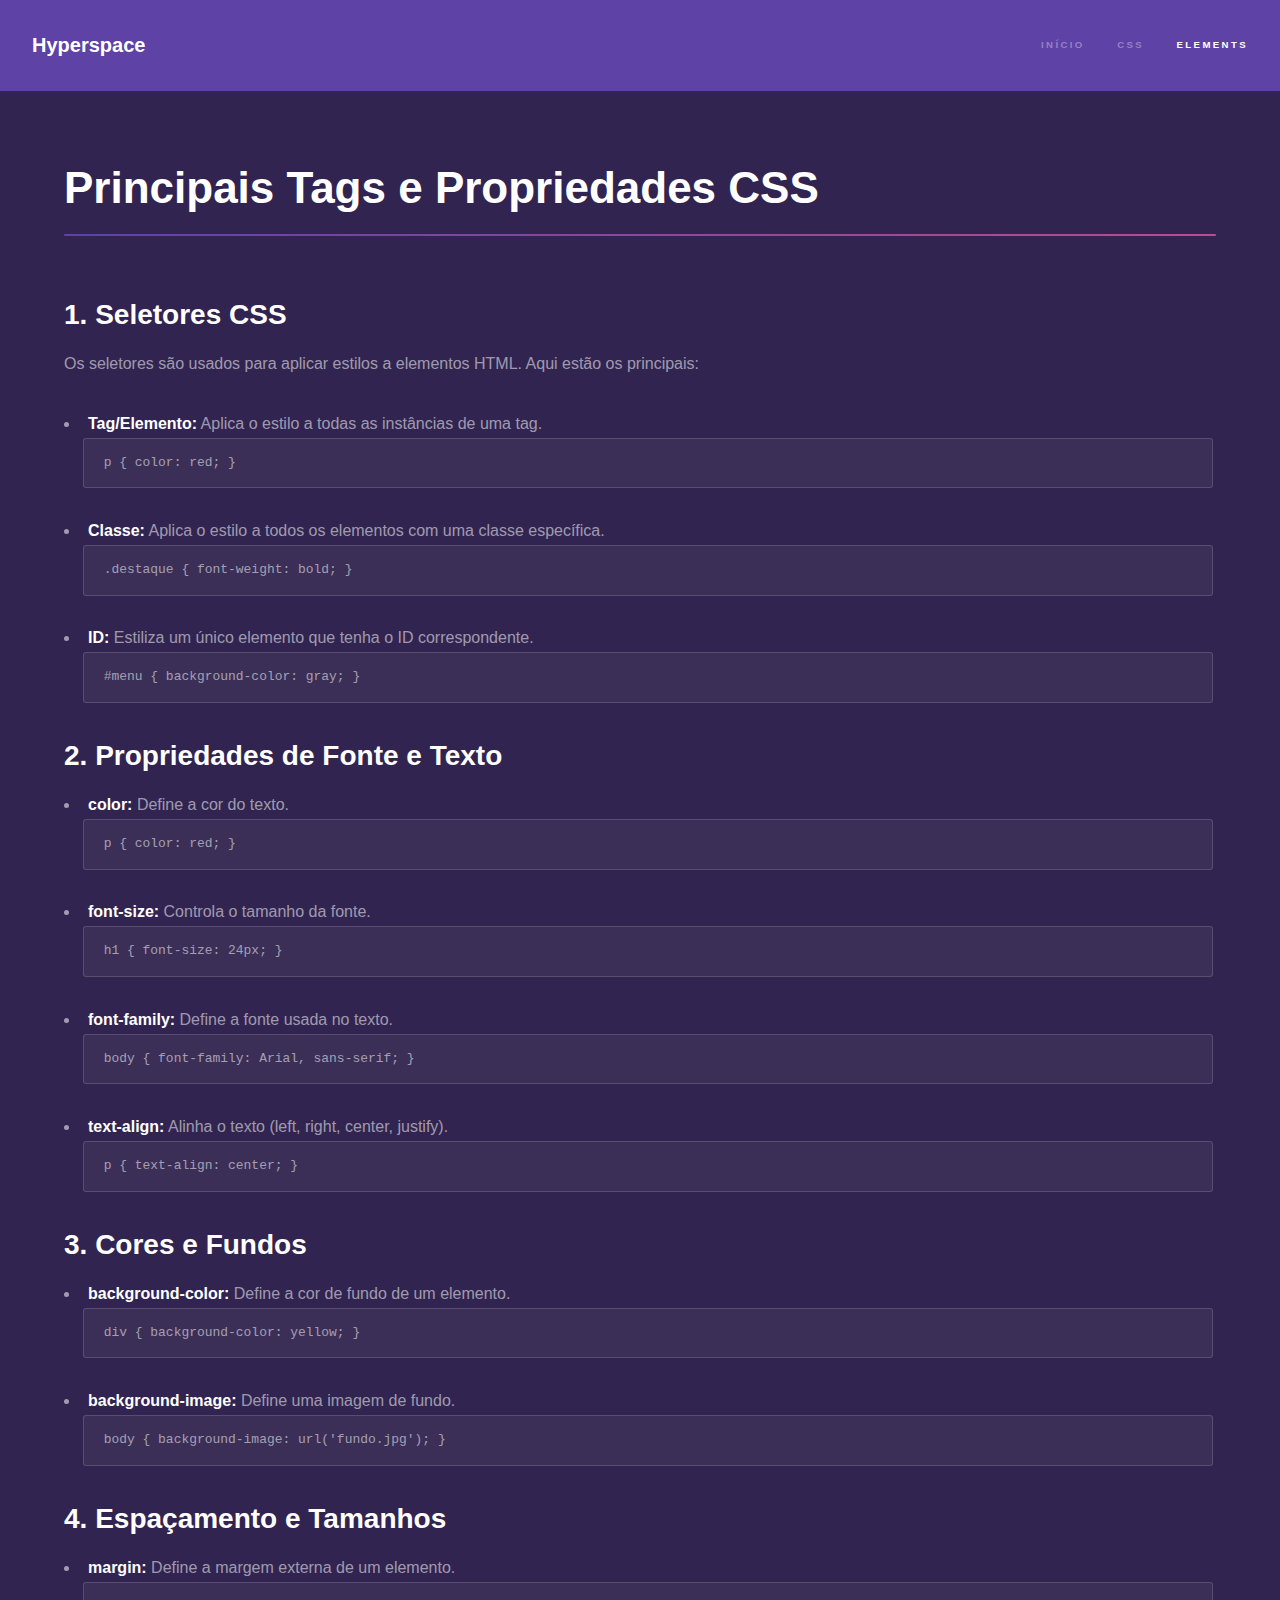
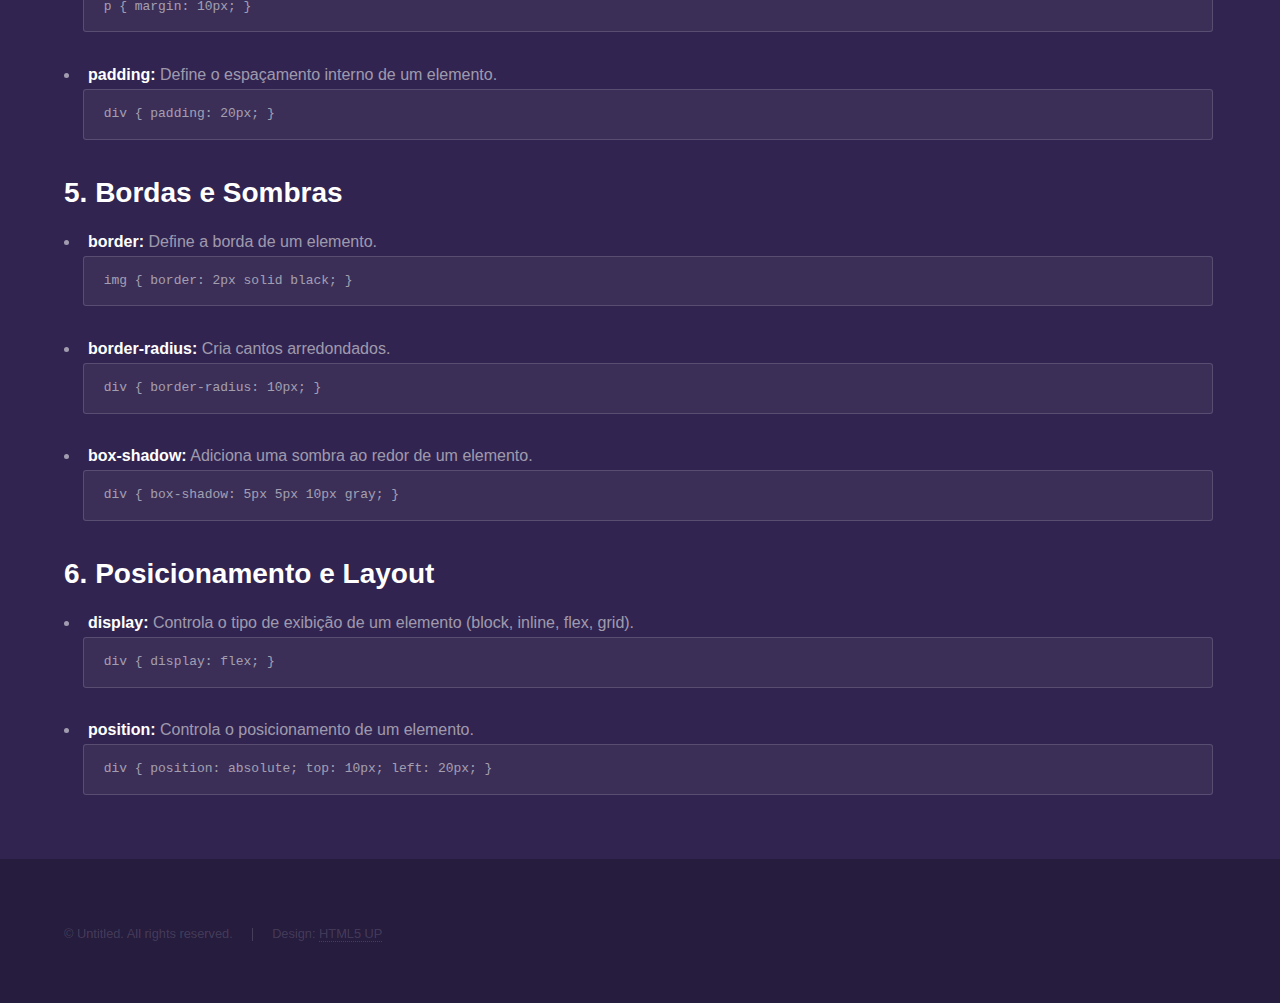
==== elementosCSS.html @ dd9fc8e4 "a" ====
<!DOCTYPE HTML>
<!--
	Hyperspace by HTML5 UP
	html5up.net | @ajlkn
	Free for personal and commercial use under the CCA 3.0 license (html5up.net/license)
-->
<html>
	<head>
		<title>Elements - Hyperspace by HTML5 UP</title>
		<meta charset="utf-8" />
		<meta name="viewport" content="width=device-width, initial-scale=1, user-scalable=no" />
		<link rel="stylesheet" href="assets/css/main.css" />
		<noscript><link rel="stylesheet" href="assets/css/noscript.css" /></noscript>
	</head>
	<body class="is-preload">

		<!-- Header -->
			<header id="header">
				<a href="index.html" class="title">Hyperspace</a>
				<nav>
					<ul>
						<li><a href="index.html">Início</a></li>
						<li><a href="PagCss.html">CSS</a></li>
						<li><a href="elements.html"  class="active">Elements</a></li>
					</ul>
				</nav>
			</header>

		<!-- Wrapper -->
			<div id="wrapper">

				<!-- Main -->
					<section id="main" class="wrapper">
						<div class="inner">
							<h1 class="major">Principais Tags e Propriedades CSS</h1>
                            <div id="principais-tags-css">
							
								<h2>1. Seletores CSS</h2>
								<p>
								  Os seletores são usados para aplicar estilos a elementos HTML. Aqui estão os principais:
								</p>
								<ul>
								  <li><strong>Tag/Elemento:</strong> Aplica o estilo a todas as instâncias de uma tag.</li>
								  <pre><code>p { color: red; }</code></pre>
							  
								  <li><strong>Classe:</strong> Aplica o estilo a todos os elementos com uma classe específica.</li>
								  <pre><code>.destaque { font-weight: bold; }</code></pre>
							  
								  <li><strong>ID:</strong> Estiliza um único elemento que tenha o ID correspondente.</li>
								  <pre><code>#menu { background-color: gray; }</code></pre>
								</ul>
								
								<h2>2. Propriedades de Fonte e Texto</h2>
								<ul>
								  <li><strong>color:</strong> Define a cor do texto.</li>
								  <pre><code>p { color: red; }</code></pre>
							  
								  <li><strong>font-size:</strong> Controla o tamanho da fonte.</li>
								  <pre><code>h1 { font-size: 24px; }</code></pre>
							  
								  <li><strong>font-family:</strong> Define a fonte usada no texto.</li>
								  <pre><code>body { font-family: Arial, sans-serif; }</code></pre>
							  
								  <li><strong>text-align:</strong> Alinha o texto (left, right, center, justify).</li>
								  <pre><code>p { text-align: center; }</code></pre>
								</ul>
							  
								<h2>3. Cores e Fundos</h2>
								<ul>
								  <li><strong>background-color:</strong> Define a cor de fundo de um elemento.</li>
								  <pre><code>div { background-color: yellow; }</code></pre>
							  
								  <li><strong>background-image:</strong> Define uma imagem de fundo.</li>
								  <pre><code>body { background-image: url('fundo.jpg'); }</code></pre>
								</ul>
							  
								<h2>4. Espaçamento e Tamanhos</h2>
								<ul>
								  <li><strong>margin:</strong> Define a margem externa de um elemento.</li>
								  <pre><code>p { margin: 10px; }</code></pre>
							  
								  <li><strong>padding:</strong> Define o espaçamento interno de um elemento.</li>
								  <pre><code>div { padding: 20px; }</code></pre>
								</ul>
							  
								<h2>5. Bordas e Sombras</h2>
								<ul>
								  <li><strong>border:</strong> Define a borda de um elemento.</li>
								  <pre><code>img { border: 2px solid black; }</code></pre>
							  
								  <li><strong>border-radius:</strong> Cria cantos arredondados.</li>
								  <pre><code>div { border-radius: 10px; }</code></pre>
							  
								  <li><strong>box-shadow:</strong> Adiciona uma sombra ao redor de um elemento.</li>
								  <pre><code>div { box-shadow: 5px 5px 10px gray; }</code></pre>
								</ul>
							  
								<h2>6. Posicionamento e Layout</h2>
								<ul>
								  <li><strong>display:</strong> Controla o tipo de exibição de um elemento (block, inline, flex, grid).</li>
								  <pre><code>div { display: flex; }</code></pre>
							  
								  <li><strong>position:</strong> Controla o posicionamento de um elemento.</li>
								  <pre><code>div { position: absolute; top: 10px; left: 20px; }</code></pre>
								</ul>
							  </div>
							  
						</div>
					</section>

			</div>

		<!-- Footer -->
			<footer id="footer" class="wrapper alt">
				<div class="inner">
					<ul class="menu">
						<li>&copy; Untitled. All rights reserved.</li><li>Design: <a href="http://html5up.net">HTML5 UP</a></li>
					</ul>
				</div>
			</footer>

		<!-- Scripts -->
			<script src="assets/js/jquery.min.js"></script>
			<script src="assets/js/jquery.scrollex.min.js"></script>
			<script src="assets/js/jquery.scrolly.min.js"></script>
			<script src="assets/js/browser.min.js"></script>
			<script src="assets/js/breakpoints.min.js"></script>
			<script src="assets/js/util.js"></script>
			<script src="assets/js/main.js"></script>

	</body>
</html>
---- assets/css/main.css ----
@import url(fontawesome-all.min.css);

/*
	Hyperspace by HTML5 UP
	html5up.net | @ajlkn
	Free for personal and commercial use under the CCA 3.0 license (html5up.net/license)
*/

html, body, div, span, applet, object,
iframe, h1, h2, h3, h4, h5, h6, p, blockquote,
pre, a, abbr, acronym, address, big, cite,
code, del, dfn, em, img, ins, kbd, q, s, samp,
small, strike, strong, sub, sup, tt, var, b,
u, i, center, dl, dt, dd, ol, ul, li, fieldset,
form, label, legend, table, caption, tbody,
tfoot, thead, tr, th, td, article, aside,
canvas, details, embed, figure, figcaption,
footer, header, hgroup, menu, nav, output, ruby,
section, summary, time, mark, audio, video {
	margin: 0;
	padding: 0;
	border: 0;
	font-size: 100%;
	font: inherit;
	vertical-align: baseline;}

article, aside, details, figcaption, figure,
footer, header, hgroup, menu, nav, section {
	display: block;}

body {
	line-height: 1;
}

ol, ul {
	list-style: none;
}

blockquote, q {
	quotes: none;
}

	blockquote:before, blockquote:after, q:before, q:after {
		content: '';
		content: none;
	}

table {
	border-collapse: collapse;
	border-spacing: 0;
}

body {
	-webkit-text-size-adjust: none;
}

mark {
	background-color: transparent;
	color: inherit;
}

input::-moz-focus-inner {
	border: 0;
	padding: 0;
}

input, select, textarea {
	-moz-appearance: none;
	-webkit-appearance: none;
	-ms-appearance: none;
	appearance: none;
}

/* Basic */

	@-ms-viewport {
		width: device-width;
	}

	body {
		-ms-overflow-style: scrollbar;
	}

	@media screen and (max-width: 480px) {

		html, body {
			min-width: 320px;
		}

	}

	html {
		box-sizing: border-box;
	}

	*, *:before, *:after {
		box-sizing: inherit;
	}

	body {
		background: #312450;
	}

		body.is-preload *, body.is-preload *:before, body.is-preload *:after {
			-moz-animation: none !important;
			-webkit-animation: none !important;
			-ms-animation: none !important;
			animation: none !important;
			-moz-transition: none !important;
			-webkit-transition: none !important;
			-ms-transition: none !important;
			transition: none !important;
		}

/* Type */

	body, input, select, textarea {
		color: rgba(255, 255, 255, 0.55);
		font-family: Arial, Helvetica, sans-serif;
		font-size: 16.5pt;
		font-weight: normal;
		line-height: 1.75;
	}

		@media screen and (max-width: 1680px) {

			body, input, select, textarea {
				font-size: 13pt;
			}

		}

		@media screen and (max-width: 1280px) {

			body, input, select, textarea {
				font-size: 12pt;
			}

		}

		@media screen and (max-width: 360px) {

			body, input, select, textarea {
				font-size: 11pt;
			}

		}

	a {
		-moz-transition: color 0.2s ease, border-bottom-color 0.2s ease;
		-webkit-transition: color 0.2s ease, border-bottom-color 0.2s ease;
		-ms-transition: color 0.2s ease, border-bottom-color 0.2s ease;
		transition: color 0.2s ease, border-bottom-color 0.2s ease;
		border-bottom: dotted 1px rgba(255, 255, 255, 0.35);
		color: inherit;
		text-decoration: none;
	}

		a:hover {
			border-bottom-color: transparent;
			color: #ffffff;
		}

	strong, b {
		color: #ffffff;
		font-weight: bold;
	}

	em, i {
		font-style: italic;
	}

	p {
		margin: 0 0 2em 0;
	}

	h1, h2, h3, h4, h5, h6 {
		color: #ffffff;
		font-weight: bold;
		line-height: 1.5;
		margin: 0 0 0.5em 0;
	}

		h1 a, h2 a, h3 a, h4 a, h5 a, h6 a {
			color: inherit;
			text-decoration: none;
		}

	h1 {
		font-size: 2.75em;
	}

		h1.major {
			margin: 0 0 1.3em 0;
			position: relative;
			padding-bottom: 0.35em;
		}

			h1.major:after {
				background-image: -moz-linear-gradient(to right, #5e42a6, #b74e91);
				background-image: -webkit-linear-gradient(to right, #5e42a6, #b74e91);
				background-image: -ms-linear-gradient(to right, #5e42a6, #b74e91);
				background-image: linear-gradient(to right, #5e42a6, #b74e91);
				-moz-transition: max-width 0.2s ease;
				-webkit-transition: max-width 0.2s ease;
				-ms-transition: max-width 0.2s ease;
				transition: max-width 0.2s ease;
				border-radius: 0.2em;
				bottom: 0;
				content: '';
				height: 0.05em;
				position: absolute;
				right: 0;
				width: 100%;
			}

	h2 {
		font-size: 1.75em;
	}

	h3 {
		font-size: 1.1em;
	}

	h4 {
		font-size: 1em;
	}

	h5 {
		font-size: 0.8em;
	}

	h6 {
		font-size: 0.6em;
	}

	@media screen and (max-width: 736px) {

		h1 {
			font-size: 2em;
		}

		h2 {
			font-size: 1.25em;
		}

		h3 {
			font-size: 1em;
		}

		h4 {
			font-size: 0.8em;
		}

		h5 {
			font-size: 0.6em;
		}

		h6 {
			font-size: 0.6em;
		}

	}

	sub {
		font-size: 0.8em;
		position: relative;
		top: 0.5em;
	}

	sup {
		font-size: 0.8em;
		position: relative;
		top: -0.5em;
	}

	blockquote {
		border-left: solid 4px rgba(255, 255, 255, 0.15);
		font-style: italic;
		margin: 0 0 2em 0;
		padding: 0.5em 0 0.5em 2em;
	}

	code {
		background: rgba(255, 255, 255, 0.05);
		border-radius: 0.25em;
		border: solid 1px rgba(255, 255, 255, 0.15);
		font-family: "Courier New", monospace;
		font-size: 0.9em;
		margin: 0 0.25em;
		padding: 0.25em 0.65em;
	}

	pre {
		-webkit-overflow-scrolling: touch;
		font-family: "Courier New", monospace;
		font-size: 0.9em;
		margin: 0 0 2em 0;
	}

		pre code {
			display: block;
			line-height: 1.75em;
			padding: 1em 1.5em;
			overflow-x: auto;
		}

	hr {
		border: 0;
		border-bottom: solid 1px rgba(255, 255, 255, 0.15);
		margin: 2em 0;
	}

		hr.major {
			margin: 3em 0;
		}

	.align-left {
		text-align: left;
	}

	.align-center {
		text-align: center;
	}

	.align-right {
		text-align: right;
	}

/* Row */

	.row {
		display: flex;
		flex-wrap: wrap;
		box-sizing: border-box;
		align-items: stretch;
	}

		.row > * {
			box-sizing: border-box;
		}

		.row.gtr-uniform > * > :last-child {
			margin-bottom: 0;
		}

		.row.aln-left {
			justify-content: flex-start;
		}

		.row.aln-center {
			justify-content: center;
		}

		.row.aln-right {
			justify-content: flex-end;
		}

		.row.aln-top {
			align-items: flex-start;
		}

		.row.aln-middle {
			align-items: center;
		}

		.row.aln-bottom {
			align-items: flex-end;
		}

		.row > .imp {
			order: -1;
		}

		.row > .col-1 {
			width: 8.33333%;
		}

		.row > .off-1 {
			margin-left: 8.33333%;
		}

		.row > .col-2 {
			width: 16.66667%;
		}

		.row > .off-2 {
			margin-left: 16.66667%;
		}

		.row > .col-3 {
			width: 25%;
		}

		.row > .off-3 {
			margin-left: 25%;
		}

		.row > .col-4 {
			width: 33.33333%;
		}

		.row > .off-4 {
			margin-left: 33.33333%;
		}

		.row > .col-5 {
			width: 41.66667%;
		}

		.row > .off-5 {
			margin-left: 41.66667%;
		}

		.row > .col-6 {
			width: 50%;
		}

		.row > .off-6 {
			margin-left: 50%;
		}

		.row > .col-7 {
			width: 58.33333%;
		}

		.row > .off-7 {
			margin-left: 58.33333%;
		}

		.row > .col-8 {
			width: 66.66667%;
		}

		.row > .off-8 {
			margin-left: 66.66667%;
		}

		.row > .col-9 {
			width: 75%;
		}

		.row > .off-9 {
			margin-left: 75%;
		}

		.row > .col-10 {
			width: 83.33333%;
		}

		.row > .off-10 {
			margin-left: 83.33333%;
		}

		.row > .col-11 {
			width: 91.66667%;
		}

		.row > .off-11 {
			margin-left: 91.66667%;
		}

		.row > .col-12 {
			width: 100%;
		}

		.row > .off-12 {
			margin-left: 100%;
		}

		.row.gtr-0 {
			margin-top: 0;
			margin-left: 0em;
		}

			.row.gtr-0 > * {
				padding: 0 0 0 0em;
			}

			.row.gtr-0.gtr-uniform {
				margin-top: 0em;
			}

				.row.gtr-0.gtr-uniform > * {
					padding-top: 0em;
				}

		.row.gtr-25 {
			margin-top: 0;
			margin-left: -0.375em;
		}

			.row.gtr-25 > * {
				padding: 0 0 0 0.375em;
			}

			.row.gtr-25.gtr-uniform {
				margin-top: -0.375em;
			}

				.row.gtr-25.gtr-uniform > * {
					padding-top: 0.375em;
				}

		.row.gtr-50 {
			margin-top: 0;
			margin-left: -0.75em;
		}

			.row.gtr-50 > * {
				padding: 0 0 0 0.75em;
			}

			.row.gtr-50.gtr-uniform {
				margin-top: -0.75em;
			}

				.row.gtr-50.gtr-uniform > * {
					padding-top: 0.75em;
				}

		.row {
			margin-top: 0;
			margin-left: -1.5em;
		}

			.row > * {
				padding: 0 0 0 1.5em;
			}

			.row.gtr-uniform {
				margin-top: -1.5em;
			}

				.row.gtr-uniform > * {
					padding-top: 1.5em;
				}

		.row.gtr-150 {
			margin-top: 0;
			margin-left: -2.25em;
		}

			.row.gtr-150 > * {
				padding: 0 0 0 2.25em;
			}

			.row.gtr-150.gtr-uniform {
				margin-top: -2.25em;
			}

				.row.gtr-150.gtr-uniform > * {
					padding-top: 2.25em;
				}

		.row.gtr-200 {
			margin-top: 0;
			margin-left: -3em;
		}

			.row.gtr-200 > * {
				padding: 0 0 0 3em;
			}

			.row.gtr-200.gtr-uniform {
				margin-top: -3em;
			}

				.row.gtr-200.gtr-uniform > * {
					padding-top: 3em;
				}

		@media screen and (max-width: 1680px) {

			.row {
				display: flex;
				flex-wrap: wrap;
				box-sizing: border-box;
				align-items: stretch;
			}

				.row > * {
					box-sizing: border-box;
				}

				.row.gtr-uniform > * > :last-child {
					margin-bottom: 0;
				}

				.row.aln-left {
					justify-content: flex-start;
				}

				.row.aln-center {
					justify-content: center;
				}

				.row.aln-right {
					justify-content: flex-end;
				}

				.row.aln-top {
					align-items: flex-start;
				}

				.row.aln-middle {
					align-items: center;
				}

				.row.aln-bottom {
					align-items: flex-end;
				}

				.row > .imp-xlarge {
					order: -1;
				}

				.row > .col-1-xlarge {
					width: 8.33333%;
				}

				.row > .off-1-xlarge {
					margin-left: 8.33333%;
				}

				.row > .col-2-xlarge {
					width: 16.66667%;
				}

				.row > .off-2-xlarge {
					margin-left: 16.66667%;
				}

				.row > .col-3-xlarge {
					width: 25%;
				}

				.row > .off-3-xlarge {
					margin-left: 25%;
				}

				.row > .col-4-xlarge {
					width: 33.33333%;
				}

				.row > .off-4-xlarge {
					margin-left: 33.33333%;
				}

				.row > .col-5-xlarge {
					width: 41.66667%;
				}

				.row > .off-5-xlarge {
					margin-left: 41.66667%;
				}

				.row > .col-6-xlarge {
					width: 50%;
				}

				.row > .off-6-xlarge {
					margin-left: 50%;
				}

				.row > .col-7-xlarge {
					width: 58.33333%;
				}

				.row > .off-7-xlarge {
					margin-left: 58.33333%;
				}

				.row > .col-8-xlarge {
					width: 66.66667%;
				}

				.row > .off-8-xlarge {
					margin-left: 66.66667%;
				}

				.row > .col-9-xlarge {
					width: 75%;
				}

				.row > .off-9-xlarge {
					margin-left: 75%;
				}

				.row > .col-10-xlarge {
					width: 83.33333%;
				}

				.row > .off-10-xlarge {
					margin-left: 83.33333%;
				}

				.row > .col-11-xlarge {
					width: 91.66667%;
				}

				.row > .off-11-xlarge {
					margin-left: 91.66667%;
				}

				.row > .col-12-xlarge {
					width: 100%;
				}

				.row > .off-12-xlarge {
					margin-left: 100%;
				}

				.row.gtr-0 {
					margin-top: 0;
					margin-left: 0em;
				}

					.row.gtr-0 > * {
						padding: 0 0 0 0em;
					}

					.row.gtr-0.gtr-uniform {
						margin-top: 0em;
					}

						.row.gtr-0.gtr-uniform > * {
							padding-top: 0em;
						}

				.row.gtr-25 {
					margin-top: 0;
					margin-left: -0.375em;
				}

					.row.gtr-25 > * {
						padding: 0 0 0 0.375em;
					}

					.row.gtr-25.gtr-uniform {
						margin-top: -0.375em;
					}

						.row.gtr-25.gtr-uniform > * {
							padding-top: 0.375em;
						}

				.row.gtr-50 {
					margin-top: 0;
					margin-left: -0.75em;
				}

					.row.gtr-50 > * {
						padding: 0 0 0 0.75em;
					}

					.row.gtr-50.gtr-uniform {
						margin-top: -0.75em;
					}

						.row.gtr-50.gtr-uniform > * {
							padding-top: 0.75em;
						}

				.row {
					margin-top: 0;
					margin-left: -1.5em;
				}

					.row > * {
						padding: 0 0 0 1.5em;
					}

					.row.gtr-uniform {
						margin-top: -1.5em;
					}

						.row.gtr-uniform > * {
							padding-top: 1.5em;
						}

				.row.gtr-150 {
					margin-top: 0;
					margin-left: -2.25em;
				}

					.row.gtr-150 > * {
						padding: 0 0 0 2.25em;
					}

					.row.gtr-150.gtr-uniform {
						margin-top: -2.25em;
					}

						.row.gtr-150.gtr-uniform > * {
							padding-top: 2.25em;
						}

				.row.gtr-200 {
					margin-top: 0;
					margin-left: -3em;
				}

					.row.gtr-200 > * {
						padding: 0 0 0 3em;
					}

					.row.gtr-200.gtr-uniform {
						margin-top: -3em;
					}

						.row.gtr-200.gtr-uniform > * {
							padding-top: 3em;
						}

		}

		@media screen and (max-width: 1280px) {

			.row {
				display: flex;
				flex-wrap: wrap;
				box-sizing: border-box;
				align-items: stretch;
			}

				.row > * {
					box-sizing: border-box;
				}

				.row.gtr-uniform > * > :last-child {
					margin-bottom: 0;
				}

				.row.aln-left {
					justify-content: flex-start;
				}

				.row.aln-center {
					justify-content: center;
				}

				.row.aln-right {
					justify-content: flex-end;
				}

				.row.aln-top {
					align-items: flex-start;
				}

				.row.aln-middle {
					align-items: center;
				}

				.row.aln-bottom {
					align-items: flex-end;
				}

				.row > .imp-large {
					order: -1;
				}

				.row > .col-1-large {
					width: 8.33333%;
				}

				.row > .off-1-large {
					margin-left: 8.33333%;
				}

				.row > .col-2-large {
					width: 16.66667%;
				}

				.row > .off-2-large {
					margin-left: 16.66667%;
				}

				.row > .col-3-large {
					width: 25%;
				}

				.row > .off-3-large {
					margin-left: 25%;
				}

				.row > .col-4-large {
					width: 33.33333%;
				}

				.row > .off-4-large {
					margin-left: 33.33333%;
				}

				.row > .col-5-large {
					width: 41.66667%;
				}

				.row > .off-5-large {
					margin-left: 41.66667%;
				}

				.row > .col-6-large {
					width: 50%;
				}

				.row > .off-6-large {
					margin-left: 50%;
				}

				.row > .col-7-large {
					width: 58.33333%;
				}

				.row > .off-7-large {
					margin-left: 58.33333%;
				}

				.row > .col-8-large {
					width: 66.66667%;
				}

				.row > .off-8-large {
					margin-left: 66.66667%;
				}

				.row > .col-9-large {
					width: 75%;
				}

				.row > .off-9-large {
					margin-left: 75%;
				}

				.row > .col-10-large {
					width: 83.33333%;
				}

				.row > .off-10-large {
					margin-left: 83.33333%;
				}

				.row > .col-11-large {
					width: 91.66667%;
				}

				.row > .off-11-large {
					margin-left: 91.66667%;
				}

				.row > .col-12-large {
					width: 100%;
				}

				.row > .off-12-large {
					margin-left: 100%;
				}

				.row.gtr-0 {
					margin-top: 0;
					margin-left: 0em;
				}

					.row.gtr-0 > * {
						padding: 0 0 0 0em;
					}

					.row.gtr-0.gtr-uniform {
						margin-top: 0em;
					}

						.row.gtr-0.gtr-uniform > * {
							padding-top: 0em;
						}

				.row.gtr-25 {
					margin-top: 0;
					margin-left: -0.375em;
				}

					.row.gtr-25 > * {
						padding: 0 0 0 0.375em;
					}

					.row.gtr-25.gtr-uniform {
						margin-top: -0.375em;
					}

						.row.gtr-25.gtr-uniform > * {
							padding-top: 0.375em;
						}

				.row.gtr-50 {
					margin-top: 0;
					margin-left: -0.75em;
				}

					.row.gtr-50 > * {
						padding: 0 0 0 0.75em;
					}

					.row.gtr-50.gtr-uniform {
						margin-top: -0.75em;
					}

						.row.gtr-50.gtr-uniform > * {
							padding-top: 0.75em;
						}

				.row {
					margin-top: 0;
					margin-left: -1.5em;
				}

					.row > * {
						padding: 0 0 0 1.5em;
					}

					.row.gtr-uniform {
						margin-top: -1.5em;
					}

						.row.gtr-uniform > * {
							padding-top: 1.5em;
						}

				.row.gtr-150 {
					margin-top: 0;
					margin-left: -2.25em;
				}

					.row.gtr-150 > * {
						padding: 0 0 0 2.25em;
					}

					.row.gtr-150.gtr-uniform {
						margin-top: -2.25em;
					}

						.row.gtr-150.gtr-uniform > * {
							padding-top: 2.25em;
						}

				.row.gtr-200 {
					margin-top: 0;
					margin-left: -3em;
				}

					.row.gtr-200 > * {
						padding: 0 0 0 3em;
					}

					.row.gtr-200.gtr-uniform {
						margin-top: -3em;
					}

						.row.gtr-200.gtr-uniform > * {
							padding-top: 3em;
						}

		}

		@media screen and (max-width: 980px) {

			.row {
				display: flex;
				flex-wrap: wrap;
				box-sizing: border-box;
				align-items: stretch;
			}

				.row > * {
					box-sizing: border-box;
				}

				.row.gtr-uniform > * > :last-child {
					margin-bottom: 0;
				}

				.row.aln-left {
					justify-content: flex-start;
				}

				.row.aln-center {
					justify-content: center;
				}

				.row.aln-right {
					justify-content: flex-end;
				}

				.row.aln-top {
					align-items: flex-start;
				}

				.row.aln-middle {
					align-items: center;
				}

				.row.aln-bottom {
					align-items: flex-end;
				}

				.row > .imp-medium {
					order: -1;
				}

				.row > .col-1-medium {
					width: 8.33333%;
				}

				.row > .off-1-medium {
					margin-left: 8.33333%;
				}

				.row > .col-2-medium {
					width: 16.66667%;
				}

				.row > .off-2-medium {
					margin-left: 16.66667%;
				}

				.row > .col-3-medium {
					width: 25%;
				}

				.row > .off-3-medium {
					margin-left: 25%;
				}

				.row > .col-4-medium {
					width: 33.33333%;
				}

				.row > .off-4-medium {
					margin-left: 33.33333%;
				}

				.row > .col-5-medium {
					width: 41.66667%;
				}

				.row > .off-5-medium {
					margin-left: 41.66667%;
				}

				.row > .col-6-medium {
					width: 50%;
				}

				.row > .off-6-medium {
					margin-left: 50%;
				}

				.row > .col-7-medium {
					width: 58.33333%;
				}

				.row > .off-7-medium {
					margin-left: 58.33333%;
				}

				.row > .col-8-medium {
					width: 66.66667%;
				}

				.row > .off-8-medium {
					margin-left: 66.66667%;
				}

				.row > .col-9-medium {
					width: 75%;
				}

				.row > .off-9-medium {
					margin-left: 75%;
				}

				.row > .col-10-medium {
					width: 83.33333%;
				}

				.row > .off-10-medium {
					margin-left: 83.33333%;
				}

				.row > .col-11-medium {
					width: 91.66667%;
				}

				.row > .off-11-medium {
					margin-left: 91.66667%;
				}

				.row > .col-12-medium {
					width: 100%;
				}

				.row > .off-12-medium {
					margin-left: 100%;
				}

				.row.gtr-0 {
					margin-top: 0;
					margin-left: 0em;
				}

					.row.gtr-0 > * {
						padding: 0 0 0 0em;
					}

					.row.gtr-0.gtr-uniform {
						margin-top: 0em;
					}

						.row.gtr-0.gtr-uniform > * {
							padding-top: 0em;
						}

				.row.gtr-25 {
					margin-top: 0;
					margin-left: -0.375em;
				}

					.row.gtr-25 > * {
						padding: 0 0 0 0.375em;
					}

					.row.gtr-25.gtr-uniform {
						margin-top: -0.375em;
					}

						.row.gtr-25.gtr-uniform > * {
							padding-top: 0.375em;
						}

				.row.gtr-50 {
					margin-top: 0;
					margin-left: -0.75em;
				}

					.row.gtr-50 > * {
						padding: 0 0 0 0.75em;
					}

					.row.gtr-50.gtr-uniform {
						margin-top: -0.75em;
					}

						.row.gtr-50.gtr-uniform > * {
							padding-top: 0.75em;
						}

				.row {
					margin-top: 0;
					margin-left: -1.5em;
				}

					.row > * {
						padding: 0 0 0 1.5em;
					}

					.row.gtr-uniform {
						margin-top: -1.5em;
					}

						.row.gtr-uniform > * {
							padding-top: 1.5em;
						}

				.row.gtr-150 {
					margin-top: 0;
					margin-left: -2.25em;
				}

					.row.gtr-150 > * {
						padding: 0 0 0 2.25em;
					}

					.row.gtr-150.gtr-uniform {
						margin-top: -2.25em;
					}

						.row.gtr-150.gtr-uniform > * {
							padding-top: 2.25em;
						}

				.row.gtr-200 {
					margin-top: 0;
					margin-left: -3em;
				}

					.row.gtr-200 > * {
						padding: 0 0 0 3em;
					}

					.row.gtr-200.gtr-uniform {
						margin-top: -3em;
					}

						.row.gtr-200.gtr-uniform > * {
							padding-top: 3em;
						}

		}

		@media screen and (max-width: 736px) {

			.row {
				display: flex;
				flex-wrap: wrap;
				box-sizing: border-box;
				align-items: stretch;
			}

				.row > * {
					box-sizing: border-box;
				}

				.row.gtr-uniform > * > :last-child {
					margin-bottom: 0;
				}

				.row.aln-left {
					justify-content: flex-start;
				}

				.row.aln-center {
					justify-content: center;
				}

				.row.aln-right {
					justify-content: flex-end;
				}

				.row.aln-top {
					align-items: flex-start;
				}

				.row.aln-middle {
					align-items: center;
				}

				.row.aln-bottom {
					align-items: flex-end;
				}

				.row > .imp-small {
					order: -1;
				}

				.row > .col-1-small {
					width: 8.33333%;
				}

				.row > .off-1-small {
					margin-left: 8.33333%;
				}

				.row > .col-2-small {
					width: 16.66667%;
				}

				.row > .off-2-small {
					margin-left: 16.66667%;
				}

				.row > .col-3-small {
					width: 25%;
				}

				.row > .off-3-small {
					margin-left: 25%;
				}

				.row > .col-4-small {
					width: 33.33333%;
				}

				.row > .off-4-small {
					margin-left: 33.33333%;
				}

				.row > .col-5-small {
					width: 41.66667%;
				}

				.row > .off-5-small {
					margin-left: 41.66667%;
				}

				.row > .col-6-small {
					width: 50%;
				}

				.row > .off-6-small {
					margin-left: 50%;
				}

				.row > .col-7-small {
					width: 58.33333%;
				}

				.row > .off-7-small {
					margin-left: 58.33333%;
				}

				.row > .col-8-small {
					width: 66.66667%;
				}

				.row > .off-8-small {
					margin-left: 66.66667%;
				}

				.row > .col-9-small {
					width: 75%;
				}

				.row > .off-9-small {
					margin-left: 75%;
				}

				.row > .col-10-small {
					width: 83.33333%;
				}

				.row > .off-10-small {
					margin-left: 83.33333%;
				}

				.row > .col-11-small {
					width: 91.66667%;
				}

				.row > .off-11-small {
					margin-left: 91.66667%;
				}

				.row > .col-12-small {
					width: 100%;
				}

				.row > .off-12-small {
					margin-left: 100%;
				}

				.row.gtr-0 {
					margin-top: 0;
					margin-left: 0em;
				}

					.row.gtr-0 > * {
						padding: 0 0 0 0em;
					}

					.row.gtr-0.gtr-uniform {
						margin-top: 0em;
					}

						.row.gtr-0.gtr-uniform > * {
							padding-top: 0em;
						}

				.row.gtr-25 {
					margin-top: 0;
					margin-left: -0.375em;
				}

					.row.gtr-25 > * {
						padding: 0 0 0 0.375em;
					}

					.row.gtr-25.gtr-uniform {
						margin-top: -0.375em;
					}

						.row.gtr-25.gtr-uniform > * {
							padding-top: 0.375em;
						}

				.row.gtr-50 {
					margin-top: 0;
					margin-left: -0.75em;
				}

					.row.gtr-50 > * {
						padding: 0 0 0 0.75em;
					}

					.row.gtr-50.gtr-uniform {
						margin-top: -0.75em;
					}

						.row.gtr-50.gtr-uniform > * {
							padding-top: 0.75em;
						}

				.row {
					margin-top: 0;
					margin-left: -1.5em;
				}

					.row > * {
						padding: 0 0 0 1.5em;
					}

					.row.gtr-uniform {
						margin-top: -1.5em;
					}

						.row.gtr-uniform > * {
							padding-top: 1.5em;
						}

				.row.gtr-150 {
					margin-top: 0;
					margin-left: -2.25em;
				}

					.row.gtr-150 > * {
						padding: 0 0 0 2.25em;
					}

					.row.gtr-150.gtr-uniform {
						margin-top: -2.25em;
					}

						.row.gtr-150.gtr-uniform > * {
							padding-top: 2.25em;
						}

				.row.gtr-200 {
					margin-top: 0;
					margin-left: -3em;
				}

					.row.gtr-200 > * {
						padding: 0 0 0 3em;
					}

					.row.gtr-200.gtr-uniform {
						margin-top: -3em;
					}

						.row.gtr-200.gtr-uniform > * {
							padding-top: 3em;
						}

		}

		@media screen and (max-width: 480px) {

			.row {
				display: flex;
				flex-wrap: wrap;
				box-sizing: border-box;
				align-items: stretch;
			}

				.row > * {
					box-sizing: border-box;
				}

				.row.gtr-uniform > * > :last-child {
					margin-bottom: 0;
				}

				.row.aln-left {
					justify-content: flex-start;
				}

				.row.aln-center {
					justify-content: center;
				}

				.row.aln-right {
					justify-content: flex-end;
				}

				.row.aln-top {
					align-items: flex-start;
				}

				.row.aln-middle {
					align-items: center;
				}

				.row.aln-bottom {
					align-items: flex-end;
				}

				.row > .imp-xsmall {
					order: -1;
				}

				.row > .col-1-xsmall {
					width: 8.33333%;
				}

				.row > .off-1-xsmall {
					margin-left: 8.33333%;
				}

				.row > .col-2-xsmall {
					width: 16.66667%;
				}

				.row > .off-2-xsmall {
					margin-left: 16.66667%;
				}

				.row > .col-3-xsmall {
					width: 25%;
				}

				.row > .off-3-xsmall {
					margin-left: 25%;
				}

				.row > .col-4-xsmall {
					width: 33.33333%;
				}

				.row > .off-4-xsmall {
					margin-left: 33.33333%;
				}

				.row > .col-5-xsmall {
					width: 41.66667%;
				}

				.row > .off-5-xsmall {
					margin-left: 41.66667%;
				}

				.row > .col-6-xsmall {
					width: 50%;
				}

				.row > .off-6-xsmall {
					margin-left: 50%;
				}

				.row > .col-7-xsmall {
					width: 58.33333%;
				}

				.row > .off-7-xsmall {
					margin-left: 58.33333%;
				}

				.row > .col-8-xsmall {
					width: 66.66667%;
				}

				.row > .off-8-xsmall {
					margin-left: 66.66667%;
				}

				.row > .col-9-xsmall {
					width: 75%;
				}

				.row > .off-9-xsmall {
					margin-left: 75%;
				}

				.row > .col-10-xsmall {
					width: 83.33333%;
				}

				.row > .off-10-xsmall {
					margin-left: 83.33333%;
				}

				.row > .col-11-xsmall {
					width: 91.66667%;
				}

				.row > .off-11-xsmall {
					margin-left: 91.66667%;
				}

				.row > .col-12-xsmall {
					width: 100%;
				}

				.row > .off-12-xsmall {
					margin-left: 100%;
				}

				.row.gtr-0 {
					margin-top: 0;
					margin-left: 0em;
				}

					.row.gtr-0 > * {
						padding: 0 0 0 0em;
					}

					.row.gtr-0.gtr-uniform {
						margin-top: 0em;
					}

						.row.gtr-0.gtr-uniform > * {
							padding-top: 0em;
						}

				.row.gtr-25 {
					margin-top: 0;
					margin-left: -0.375em;
				}

					.row.gtr-25 > * {
						padding: 0 0 0 0.375em;
					}

					.row.gtr-25.gtr-uniform {
						margin-top: -0.375em;
					}

						.row.gtr-25.gtr-uniform > * {
							padding-top: 0.375em;
						}

				.row.gtr-50 {
					margin-top: 0;
					margin-left: -0.75em;
				}

					.row.gtr-50 > * {
						padding: 0 0 0 0.75em;
					}

					.row.gtr-50.gtr-uniform {
						margin-top: -0.75em;
					}

						.row.gtr-50.gtr-uniform > * {
							padding-top: 0.75em;
						}

				.row {
					margin-top: 0;
					margin-left: -1.5em;
				}

					.row > * {
						padding: 0 0 0 1.5em;
					}

					.row.gtr-uniform {
						margin-top: -1.5em;
					}

						.row.gtr-uniform > * {
							padding-top: 1.5em;
						}

				.row.gtr-150 {
					margin-top: 0;
					margin-left: -2.25em;
				}

					.row.gtr-150 > * {
						padding: 0 0 0 2.25em;
					}

					.row.gtr-150.gtr-uniform {
						margin-top: -2.25em;
					}

						.row.gtr-150.gtr-uniform > * {
							padding-top: 2.25em;
						}

				.row.gtr-200 {
					margin-top: 0;
					margin-left: -3em;
				}

					.row.gtr-200 > * {
						padding: 0 0 0 3em;
					}

					.row.gtr-200.gtr-uniform {
						margin-top: -3em;
					}

						.row.gtr-200.gtr-uniform > * {
							padding-top: 3em;
						}

		}

/* Box */

	.box {
		border-radius: 0.25em;
		border: solid 1px rgba(255, 255, 255, 0.15);
		margin-bottom: 2em;
		padding: 1.5em;
	}

		.box > :last-child,
		.box > :last-child > :last-child,
		.box > :last-child > :last-child > :last-child {
			margin-bottom: 0;
		}

		.box.alt {
			border: 0;
			border-radius: 0;
			padding: 0;
		}

/* Button */

	input[type="submit"],
	input[type="reset"],
	input[type="button"],
	button,
	.button {
		-moz-appearance: none;
		-webkit-appearance: none;
		-ms-appearance: none;
		appearance: none;
		-moz-transition: border-color 0.2s ease;
		-webkit-transition: border-color 0.2s ease;
		-ms-transition: border-color 0.2s ease;
		transition: border-color 0.2s ease;
		background-color: transparent;
		border: solid 1px !important;
		border-color: rgba(255, 255, 255, 0.15) !important;
		border-radius: 3em;
		color: #ffffff !important;
		cursor: pointer;
		display: inline-block;
		font-size: 0.6em;
		font-weight: bold;
		height: calc(4.75em + 2px);
		letter-spacing: 0.25em;
		line-height: 4.75em;
		outline: 0;
		padding: 0 3.75em;
		position: relative;
		text-align: center;
		text-decoration: none;
		text-transform: uppercase;
		white-space: nowrap;
	}

		input[type="submit"]:after,
		input[type="reset"]:after,
		input[type="button"]:after,
		button:after,
		.button:after {
			-moz-transform: scale(0.25);
			-webkit-transform: scale(0.25);
			-ms-transform: scale(0.25);
			transform: scale(0.25);
			pointer-events: none;
			-moz-transition: opacity 0.2s ease, -moz-transform 0.2s ease;
			-webkit-transition: opacity 0.2s ease, -webkit-transform 0.2s ease;
			-ms-transition: opacity 0.2s ease, -ms-transform 0.2s ease;
			transition: opacity 0.2s ease, transform 0.2s ease;
			background: #ffffff;
			border-radius: 3em;
			content: '';
			height: 100%;
			left: 0;
			opacity: 0;
			position: absolute;
			top: 0;
			width: 100%;
		}

		input[type="submit"].icon:before,
		input[type="reset"].icon:before,
		input[type="button"].icon:before,
		button.icon:before,
		.button.icon:before {
			margin-right: 0.75em;
		}

		input[type="submit"].fit,
		input[type="reset"].fit,
		input[type="button"].fit,
		button.fit,
		.button.fit {
			width: 100%;
		}

		input[type="submit"].small,
		input[type="reset"].small,
		input[type="button"].small,
		button.small,
		.button.small {
			font-size: 0.4em;
		}

		input[type="submit"].large,
		input[type="reset"].large,
		input[type="button"].large,
		button.large,
		.button.large {
			font-size: 0.8em;
		}

		input[type="submit"].primary,
		input[type="reset"].primary,
		input[type="button"].primary,
		button.primary,
		.button.primary {
			background-color: #ffffff;
			color: #312450 !important;
		}

			input[type="submit"].primary:after,
			input[type="reset"].primary:after,
			input[type="button"].primary:after,
			button.primary:after,
			.button.primary:after {
				display: none;
			}

		input[type="submit"].disabled, input[type="submit"]:disabled,
		input[type="reset"].disabled,
		input[type="reset"]:disabled,
		input[type="button"].disabled,
		input[type="button"]:disabled,
		button.disabled,
		button:disabled,
		.button.disabled,
		.button:disabled {
			cursor: default;
			opacity: 0.5;
			pointer-events: none;
		}

		input[type="submit"]:hover,
		input[type="reset"]:hover,
		input[type="button"]:hover,
		button:hover,
		.button:hover {
			border-color: rgba(255, 255, 255, 0.55) !important;
		}

			input[type="submit"]:hover:after,
			input[type="reset"]:hover:after,
			input[type="button"]:hover:after,
			button:hover:after,
			.button:hover:after {
				opacity: 0.05;
				-moz-transform: scale(1);
				-webkit-transform: scale(1);
				-ms-transform: scale(1);
				transform: scale(1);
			}

			input[type="submit"]:hover:active,
			input[type="reset"]:hover:active,
			input[type="button"]:hover:active,
			button:hover:active,
			.button:hover:active {
				border-color: #ffffff !important;
			}

				input[type="submit"]:hover:active:after,
				input[type="reset"]:hover:active:after,
				input[type="button"]:hover:active:after,
				button:hover:active:after,
				.button:hover:active:after {
					opacity: 0.1;
				}

/* Features */

	.features {
		display: -moz-flex;
		display: -webkit-flex;
		display: -ms-flex;
		display: flex;
		-moz-flex-wrap: wrap;
		-webkit-flex-wrap: wrap;
		-ms-flex-wrap: wrap;
		flex-wrap: wrap;
		border-radius: 0.25em;
		border: solid 1px rgba(255, 255, 255, 0.15);
		background: rgba(255, 255, 255, 0.05);
		margin: 0 0 2em 0;
	}

		.features section {
			padding: 3.5em 3em 1em 7em ;
			width: 50%;
			border-top: solid 1px rgba(255, 255, 255, 0.15);
			position: relative;
		}

			.features section:nth-child(-n + 2) {
				border-top-width: 0;
			}

			.features section:nth-child(2n) {
				border-left: solid 1px rgba(255, 255, 255, 0.15);
			}

			.features section .icon {
				-moz-transition: opacity 0.5s ease, -moz-transform 0.5s ease;
				-webkit-transition: opacity 0.5s ease, -webkit-transform 0.5s ease;
				-ms-transition: opacity 0.5s ease, -ms-transform 0.5s ease;
				transition: opacity 0.5s ease, transform 0.5s ease;
				-moz-transition-delay: 1s;
				-webkit-transition-delay: 1s;
				-ms-transition-delay: 1s;
				transition-delay: 1s;
				-moz-transform: scale(1);
				-webkit-transform: scale(1);
				-ms-transform: scale(1);
				transform: scale(1);
				position: absolute;
				left: 3em;
				top: 3em;
				opacity: 1;
			}

			.features section:nth-child(1) .icon {
				-moz-transition-delay: 0.15s;
				-webkit-transition-delay: 0.15s;
				-ms-transition-delay: 0.15s;
				transition-delay: 0.15s;
			}

			.features section:nth-child(2) .icon {
				-moz-transition-delay: 0.3s;
				-webkit-transition-delay: 0.3s;
				-ms-transition-delay: 0.3s;
				transition-delay: 0.3s;
			}

			.features section:nth-child(3) .icon {
				-moz-transition-delay: 0.45s;
				-webkit-transition-delay: 0.45s;
				-ms-transition-delay: 0.45s;
				transition-delay: 0.45s;
			}

			.features section:nth-child(4) .icon {
				-moz-transition-delay: 0.6s;
				-webkit-transition-delay: 0.6s;
				-ms-transition-delay: 0.6s;
				transition-delay: 0.6s;
			}

			.features section:nth-child(5) .icon {
				-moz-transition-delay: 0.75s;
				-webkit-transition-delay: 0.75s;
				-ms-transition-delay: 0.75s;
				transition-delay: 0.75s;
			}

			.features section:nth-child(6) .icon {
				-moz-transition-delay: 0.9s;
				-webkit-transition-delay: 0.9s;
				-ms-transition-delay: 0.9s;
				transition-delay: 0.9s;
			}

			.features section:nth-child(7) .icon {
				-moz-transition-delay: 1.05s;
				-webkit-transition-delay: 1.05s;
				-ms-transition-delay: 1.05s;
				transition-delay: 1.05s;
			}

			.features section:nth-child(8) .icon {
				-moz-transition-delay: 1.2s;
				-webkit-transition-delay: 1.2s;
				-ms-transition-delay: 1.2s;
				transition-delay: 1.2s;
			}

			.features section:nth-child(9) .icon {
				-moz-transition-delay: 1.35s;
				-webkit-transition-delay: 1.35s;
				-ms-transition-delay: 1.35s;
				transition-delay: 1.35s;
			}

			.features section:nth-child(10) .icon {
				-moz-transition-delay: 1.5s;
				-webkit-transition-delay: 1.5s;
				-ms-transition-delay: 1.5s;
				transition-delay: 1.5s;
			}

			.features section:nth-child(11) .icon {
				-moz-transition-delay: 1.65s;
				-webkit-transition-delay: 1.65s;
				-ms-transition-delay: 1.65s;
				transition-delay: 1.65s;
			}

			.features section:nth-child(12) .icon {
				-moz-transition-delay: 1.8s;
				-webkit-transition-delay: 1.8s;
				-ms-transition-delay: 1.8s;
				transition-delay: 1.8s;
			}

			.features section:nth-child(13) .icon {
				-moz-transition-delay: 1.95s;
				-webkit-transition-delay: 1.95s;
				-ms-transition-delay: 1.95s;
				transition-delay: 1.95s;
			}

			.features section:nth-child(14) .icon {
				-moz-transition-delay: 2.1s;
				-webkit-transition-delay: 2.1s;
				-ms-transition-delay: 2.1s;
				transition-delay: 2.1s;
			}

			.features section:nth-child(15) .icon {
				-moz-transition-delay: 2.25s;
				-webkit-transition-delay: 2.25s;
				-ms-transition-delay: 2.25s;
				transition-delay: 2.25s;
			}

			.features section:nth-child(16) .icon {
				-moz-transition-delay: 2.4s;
				-webkit-transition-delay: 2.4s;
				-ms-transition-delay: 2.4s;
				transition-delay: 2.4s;
			}

			.features section:nth-child(17) .icon {
				-moz-transition-delay: 2.55s;
				-webkit-transition-delay: 2.55s;
				-ms-transition-delay: 2.55s;
				transition-delay: 2.55s;
			}

			.features section:nth-child(18) .icon {
				-moz-transition-delay: 2.7s;
				-webkit-transition-delay: 2.7s;
				-ms-transition-delay: 2.7s;
				transition-delay: 2.7s;
			}

			.features section:nth-child(19) .icon {
				-moz-transition-delay: 2.85s;
				-webkit-transition-delay: 2.85s;
				-ms-transition-delay: 2.85s;
				transition-delay: 2.85s;
			}

			.features section:nth-child(20) .icon {
				-moz-transition-delay: 3s;
				-webkit-transition-delay: 3s;
				-ms-transition-delay: 3s;
				transition-delay: 3s;
			}

		.features.inactive section .icon {
			-moz-transform: scale(0.5);
			-webkit-transform: scale(0.5);
			-ms-transform: scale(0.5);
			transform: scale(0.5);
			opacity: 0;
		}

		@media screen and (max-width: 980px) {

			.features {
				display: block;
			}

				.features section {
					border-top-width: 1px !important;
					border-left-width: 0 !important;
					width: 100%;
				}

					.features section:first-child {
						border-top-width: 0 !important;
					}

		}

		@media screen and (max-width: 736px) {

			.features section {
				padding: 2.5em 1.5em 0.1em 5.5em ;
			}

				.features section .icon {
					left: 1.5em;
					top: 2em;
				}

		}

		@media screen and (max-width: 480px) {

			.features section {
				padding: 2em 1.5em 0.1em 1.5em ;
			}

				.features section .icon {
					left: 0;
					position: relative;
					top: 0;
				}

		}

/* Form */

	form {
		margin: 0 0 2em 0;
	}

		form > :last-child {
			margin-bottom: 0;
		}

		form > .fields {
			display: -moz-flex;
			display: -webkit-flex;
			display: -ms-flex;
			display: flex;
			-moz-flex-wrap: wrap;
			-webkit-flex-wrap: wrap;
			-ms-flex-wrap: wrap;
			flex-wrap: wrap;
			width: calc(100% + 3em);
			margin: -1.5em 0 2em -1.5em;
		}

			form > .fields > .field {
				-moz-flex-grow: 0;
				-webkit-flex-grow: 0;
				-ms-flex-grow: 0;
				flex-grow: 0;
				-moz-flex-shrink: 0;
				-webkit-flex-shrink: 0;
				-ms-flex-shrink: 0;
				flex-shrink: 0;
				padding: 1.5em 0 0 1.5em;
				width: calc(100% - 1.5em);
			}

				form > .fields > .field.half {
					width: calc(50% - 0.75em);
				}

				form > .fields > .field.third {
					width: calc(100%/3 - 0.5em);
				}

				form > .fields > .field.quarter {
					width: calc(25% - 0.375em);
				}

		@media screen and (max-width: 480px) {

			form > .fields {
				width: calc(100% + 3em);
				margin: -1.5em 0 2em -1.5em;
			}

				form > .fields > .field {
					padding: 1.5em 0 0 1.5em;
					width: calc(100% - 1.5em);
				}

					form > .fields > .field.half {
						width: calc(100% - 1.5em);
					}

					form > .fields > .field.third {
						width: calc(100% - 1.5em);
					}

					form > .fields > .field.quarter {
						width: calc(100% - 1.5em);
					}

		}

	label {
		color: #ffffff;
		font-weight: bold;
		line-height: 1.5;
		margin: 0 0 0.7em 0;
		display: block;
		font-size: 1.1em;
	}

	input[type="text"],
	input[type="password"],
	input[type="email"],
	input[type="tel"],
	select,
	textarea {
		-moz-appearance: none;
		-webkit-appearance: none;
		-ms-appearance: none;
		appearance: none;
		background: rgba(255, 255, 255, 0.05);
		border-radius: 0.25em;
		border: none;
		border: solid 1px rgba(255, 255, 255, 0.15);
		color: inherit;
		display: block;
		outline: 0;
		padding: 0 1em;
		text-decoration: none;
		width: 100%;
	}

		input[type="text"]:invalid,
		input[type="password"]:invalid,
		input[type="email"]:invalid,
		input[type="tel"]:invalid,
		select:invalid,
		textarea:invalid {
			box-shadow: none;
		}

		input[type="text"]:focus,
		input[type="password"]:focus,
		input[type="email"]:focus,
		input[type="tel"]:focus,
		select:focus,
		textarea:focus {
			border-color: #ffffff;
			box-shadow: 0 0 0 1px #ffffff;
		}

	select {
		background-image: url("data:image/svg+xml;charset=utf8,%3Csvg xmlns='http://www.w3.org/2000/svg' width='40' height='40' preserveAspectRatio='none' viewBox='0 0 40 40'%3E%3Cpath d='M9.4,12.3l10.4,10.4l10.4-10.4c0.2-0.2,0.5-0.4,0.9-0.4c0.3,0,0.6,0.1,0.9,0.4l3.3,3.3c0.2,0.2,0.4,0.5,0.4,0.9 c0,0.4-0.1,0.6-0.4,0.9L20.7,31.9c-0.2,0.2-0.5,0.4-0.9,0.4c-0.3,0-0.6-0.1-0.9-0.4L4.3,17.3c-0.2-0.2-0.4-0.5-0.4-0.9 c0-0.4,0.1-0.6,0.4-0.9l3.3-3.3c0.2-0.2,0.5-0.4,0.9-0.4S9.1,12.1,9.4,12.3z' fill='rgba(255, 255, 255, 0.15)' /%3E%3C/svg%3E");
		background-size: 1.25rem;
		background-repeat: no-repeat;
		background-position: calc(100% - 1rem) center;
		height: 2.75em;
		padding-right: 2.75em;
		text-overflow: ellipsis;
	}

		select option {
			color: #ffffff;
			background: #312450;
		}

		select:focus::-ms-value {
			background-color: transparent;
		}

		select::-ms-expand {
			display: none;
		}

	input[type="text"],
	input[type="password"],
	input[type="email"],
	select {
		height: 2.75em;
	}

	textarea {
		padding: 0.75em 1em;
	}

		body.is-ie textarea {
			min-height: 10em;
		}

	input[type="checkbox"],
	input[type="radio"] {
		-moz-appearance: none;
		-webkit-appearance: none;
		-ms-appearance: none;
		appearance: none;
		display: block;
		float: left;
		margin-right: -2em;
		opacity: 0;
		width: 1em;
		z-index: -1;
	}

		input[type="checkbox"] + label,
		input[type="radio"] + label {
			text-decoration: none;
			color: rgba(255, 255, 255, 0.55);
			cursor: pointer;
			display: inline-block;
			font-size: 1em;
			font-weight: normal;
			padding-left: 2.4em;
			padding-right: 0.75em;
			position: relative;
		}

			input[type="checkbox"] + label:before,
			input[type="radio"] + label:before {
				-moz-osx-font-smoothing: grayscale;
				-webkit-font-smoothing: antialiased;
				display: inline-block;
				font-style: normal;
				font-variant: normal;
				text-rendering: auto;
				line-height: 1;
				text-transform: none !important;
				font-family: 'Font Awesome 5 Free';
				font-weight: 900;
			}

			input[type="checkbox"] + label:before,
			input[type="radio"] + label:before {
				background: rgba(255, 255, 255, 0.05);
				border-radius: 0.25em;
				border: solid 1px rgba(255, 255, 255, 0.15);
				content: '';
				display: inline-block;
				font-size: 0.8em;
				height: 2.0625em;
				left: 0;
				line-height: 2.0625em;
				position: absolute;
				text-align: center;
				top: 0;
				width: 2.0625em;
			}

		input[type="checkbox"]:checked + label:before,
		input[type="radio"]:checked + label:before {
			background: #ffffff;
			border-color: #ffffff;
			color: #b74e91;
			content: '\f00c';
		}

		input[type="checkbox"]:focus + label:before,
		input[type="radio"]:focus + label:before {
			border-color: #ffffff;
			box-shadow: 0 0 0 1px #ffffff;
		}

	input[type="checkbox"] + label:before {
		border-radius: 0.25em;
	}

	input[type="radio"] + label:before {
		border-radius: 100%;
	}

	::-webkit-input-placeholder {
		color: rgba(255, 255, 255, 0.35) !important;
		opacity: 1.0;
	}

	:-moz-placeholder {
		color: rgba(255, 255, 255, 0.35) !important;
		opacity: 1.0;
	}

	::-moz-placeholder {
		color: rgba(255, 255, 255, 0.35) !important;
		opacity: 1.0;
	}

	:-ms-input-placeholder {
		color: rgba(255, 255, 255, 0.35) !important;
		opacity: 1.0;
	}

/* Icon */

	.icon {
		text-decoration: none;
		border-bottom: none;
		position: relative;
	}

		.icon:before {
			-moz-osx-font-smoothing: grayscale;
			-webkit-font-smoothing: antialiased;
			display: inline-block;
			font-style: normal;
			font-variant: normal;
			text-rendering: auto;
			line-height: 1;
			text-transform: none !important;
			font-family: 'Font Awesome 5 Free';
			font-weight: 400;
		}

		.icon > .label {
			display: none;
		}

		.icon:before {
			line-height: inherit;
		}

		.icon.solid:before {
			font-weight: 900;
		}

		.icon.brands:before {
			font-family: 'Font Awesome 5 Brands';
		}

		.icon.major {
			width: 2.5em;
			height: 2.5em;
			display: block;
			background: #ffffff;
			border-radius: 100%;
			color: #312450;
			text-align: center;
			line-height: 2.5em;
			margin: 0 0 1.3em 0;
		}

			.icon.major:before {
				font-size: 1.25em;
			}

				.wrapper.style1 .icon.major:before {
					color: #5e42a6;
				}

				.wrapper.style1-alt .icon.major:before {
					color: #493382;
				}

				.wrapper.style2 .icon.major:before {
					color: #5052b5;
				}

				.wrapper.style2-alt .icon.major:before {
					color: #3e4094;
				}

				.wrapper.style3 .icon.major:before {
					color: #b74e91;
				}

				.wrapper.style3-alt .icon.major:before {
					color: #953d75;
				}

/* Image */

	.image {
		border-radius: 0.25em;
		border: 0;
		display: inline-block;
		position: relative;
	}

		.image img {
			border-radius: 0.25em;
			display: block;
		}

		.image.left, .image.right {
			max-width: 40%;
		}

			.image.left img, .image.right img {
				width: 100%;
			}

		.image.left {
			float: left;
			margin: 0 1.5em 1em 0;
			top: 0.25em;
		}

		.image.right {
			float: right;
			margin: 0 0 1em 1.5em;
			top: 0.25em;
		}

		.image.fit {
			display: block;
			margin: 0 0 2em 0;
			width: 100%;
		}

			.image.fit img {
				width: 100%;
			}

		.image.main {
			display: block;
			margin: 0 0 3em 0;
			width: 100%;
		}

			.image.main img {
				width: 100%;
			}

/* List */

	ol {
		list-style: decimal;
		margin: 0 0 2em 0;
		padding-left: 1.25em;
	}

		ol li {
			padding-left: 0.25em;
		}

	ul {
		list-style: disc;
		margin: 0 0 2em 0;
		padding-left: 1em;
	}

		ul li {
			padding-left: 0.5em;
		}

		ul.alt {
			list-style: none;
			padding-left: 0;
		}

			ul.alt li {
				border-top: solid 1px rgba(255, 255, 255, 0.15);
				padding: 0.5em 0;
			}

				ul.alt li:first-child {
					border-top: 0;
					padding-top: 0;
				}

	dl {
		margin: 0 0 2em 0;
	}

		dl dt {
			display: block;
			font-weight: bold;
			margin: 0 0 1em 0;
		}

		dl dd {
			margin-left: 2em;
		}

/* Actions */

	ul.actions {
		display: -moz-flex;
		display: -webkit-flex;
		display: -ms-flex;
		display: flex;
		cursor: default;
		list-style: none;
		margin-left: -1em;
		padding-left: 0;
	}

		ul.actions li {
			padding: 0 0 0 1em;
			vertical-align: middle;
		}

		ul.actions.special {
			-moz-justify-content: center;
			-webkit-justify-content: center;
			-ms-justify-content: center;
			justify-content: center;
			width: 100%;
			margin-left: 0;
		}

			ul.actions.special li:first-child {
				padding-left: 0;
			}

		ul.actions.stacked {
			-moz-flex-direction: column;
			-webkit-flex-direction: column;
			-ms-flex-direction: column;
			flex-direction: column;
			margin-left: 0;
		}

			ul.actions.stacked li {
				padding: 1.3em 0 0 0;
			}

				ul.actions.stacked li:first-child {
					padding-top: 0;
				}

		ul.actions.fit {
			width: calc(100% + 1em);
		}

			ul.actions.fit li {
				-moz-flex-grow: 1;
				-webkit-flex-grow: 1;
				-ms-flex-grow: 1;
				flex-grow: 1;
				-moz-flex-shrink: 1;
				-webkit-flex-shrink: 1;
				-ms-flex-shrink: 1;
				flex-shrink: 1;
				width: 100%;
			}

				ul.actions.fit li > * {
					width: 100%;
				}

			ul.actions.fit.stacked {
				width: 100%;
			}

		@media screen and (max-width: 480px) {

			ul.actions:not(.fixed) {
				-moz-flex-direction: column;
				-webkit-flex-direction: column;
				-ms-flex-direction: column;
				flex-direction: column;
				margin-left: 0;
				width: 100% !important;
			}

				ul.actions:not(.fixed) li {
					-moz-flex-grow: 1;
					-webkit-flex-grow: 1;
					-ms-flex-grow: 1;
					flex-grow: 1;
					-moz-flex-shrink: 1;
					-webkit-flex-shrink: 1;
					-ms-flex-shrink: 1;
					flex-shrink: 1;
					padding: 1em 0 0 0;
					text-align: center;
					width: 100%;
				}

					ul.actions:not(.fixed) li > * {
						width: 100%;
					}

					ul.actions:not(.fixed) li:first-child {
						padding-top: 0;
					}

					ul.actions:not(.fixed) li input[type="submit"],
					ul.actions:not(.fixed) li input[type="reset"],
					ul.actions:not(.fixed) li input[type="button"],
					ul.actions:not(.fixed) li button,
					ul.actions:not(.fixed) li .button {
						width: 100%;
					}

						ul.actions:not(.fixed) li input[type="submit"].icon:before,
						ul.actions:not(.fixed) li input[type="reset"].icon:before,
						ul.actions:not(.fixed) li input[type="button"].icon:before,
						ul.actions:not(.fixed) li button.icon:before,
						ul.actions:not(.fixed) li .button.icon:before {
							margin-left: -0.5rem;
						}

		}

/* Contact */

	ul.contact {
		list-style: none;
		padding: 0;
	}

		ul.contact > li {
			padding: 0;
			margin: 1.5em 0 0 0;
		}

			ul.contact > li:first-child {
				margin-top: 0;
			}

/* Icons */

	ul.icons {
		cursor: default;
		list-style: none;
		padding-left: 0;
	}

		ul.icons li {
			display: inline-block;
			padding: 0 0.75em 0 0;
		}

			ul.icons li:last-child {
				padding-right: 0;
			}

			ul.icons li > a, ul.icons li > span {
				border: 0;
			}

				ul.icons li > a .label, ul.icons li > span .label {
					display: none;
				}

/* Menu */

	ul.menu {
		list-style: none;
		padding: 0;
	}

		ul.menu > li {
			border-left: solid 1px rgba(255, 255, 255, 0.15);
			display: inline-block;
			line-height: 1;
			margin-left: 1.5em;
			padding: 0 0 0 1.5em;
		}

			ul.menu > li:first-child {
				border-left: 0;
				margin: 0;
				padding-left: 0;
			}

		@media screen and (max-width: 480px) {

			ul.menu > li {
				border-left: 0;
				display: block;
				line-height: inherit;
				margin: 0.5em 0 0 0;
				padding-left: 0;
			}

		}

/* Section/Article */

	section.special, article.special {
		text-align: center;
	}

	header p {
		color: rgba(255, 255, 255, 0.35);
		position: relative;
		margin: 0 0 1.5em 0;
	}

	header h2 + p {
		font-size: 1.25em;
		margin-top: -1em;
		line-height: 1.5em;
	}

	header h3 + p {
		font-size: 1.1em;
		margin-top: -0.8em;
		line-height: 1.5em;
	}

	header h4 + p,
	header h5 + p,
	header h6 + p {
		font-size: 0.9em;
		margin-top: -0.6em;
		line-height: 1.5em;
	}

/* Split */

	.split {
		display: -moz-flex;
		display: -webkit-flex;
		display: -ms-flex;
		display: flex;
	}

		.split > * {
			width: calc(50% - 2.5em);
		}

		.split > :nth-child(2n - 1) {
			padding-right: 2.5em;
			border-right: solid 1px rgba(255, 255, 255, 0.15);
		}

		.split > :nth-child(2n) {
			padding-left: 2.5em;
		}

		.split.style1 > :nth-child(2n - 1) {
			width: calc(66.66666% - 2.5em);
		}

		.split.style1 > :nth-child(2n) {
			width: calc(33.33333% - 2.5em);
		}

		@media screen and (max-width: 1680px) {

			.split > * {
				width: calc(50% - 2em);
			}

			.split > :nth-child(2n - 1) {
				padding-right: 2em;
			}

			.split > :nth-child(2n) {
				padding-left: 2em;
			}

			.split.style1 > :nth-child(2n - 1) {
				width: calc(66.66666% - 2em);
			}

			.split.style1 > :nth-child(2n) {
				width: calc(33.33333% - 2em);
			}

		}

		@media screen and (max-width: 980px) {

			.split {
				display: block;
			}

				.split > * {
					border-top: solid 1px rgba(255, 255, 255, 0.15);
					margin: 4em 0 0 0;
					padding: 4em 0 0 0;
					width: 100% !important;
				}

				.split > :nth-child(2n - 1) {
					border-right: 0;
					padding-right: 0;
				}

				.split > :nth-child(2n) {
					padding-left: 0;
				}

				.split > :first-child {
					border-top: 0;
					margin-top: 0;
					padding-top: 0;
				}

		}

		@media screen and (max-width: 736px) {

			.split > * {
				margin: 3em 0 0 0;
				padding: 3em 0 0 0;
			}

		}

/* Spotlights */

	.spotlights > section {
		display: -moz-flex;
		display: -webkit-flex;
		display: -ms-flex;
		display: flex;
		-moz-flex-direction: row;
		-webkit-flex-direction: row;
		-ms-flex-direction: row;
		flex-direction: row;
		min-height: 22.5em;
	}

		body.is-ie .spotlights > section {
			min-height: 0;
		}

		.spotlights > section > .image {
			background-position: center center;
			background-size: cover;
			border-radius: 0;
			display: block;
			position: relative;
			width: 25em;
		}

			.spotlights > section > .image img {
				border-radius: 0;
				display: block;
			}

			.spotlights > section > .image:before {
				-moz-transition: opacity 1s ease;
				-webkit-transition: opacity 1s ease;
				-ms-transition: opacity 1s ease;
				transition: opacity 1s ease;
				background: rgba(49, 36, 80, 0.9);
				content: '';
				display: block;
				height: 100%;
				left: 0;
				opacity: 0;
				position: absolute;
				top: 0;
				width: 100%;
			}

		.spotlights > section > .content {
			padding: 4em 5em 2em 5em ;
			display: -moz-flex;
			display: -webkit-flex;
			display: -ms-flex;
			display: flex;
			-moz-flex-direction: column;
			-webkit-flex-direction: column;
			-ms-flex-direction: column;
			flex-direction: column;
			-moz-justify-content: center;
			-webkit-justify-content: center;
			-ms-justify-content: center;
			justify-content: center;
			width: 50em;
			-ms-flex: 1;
		}

			.spotlights > section > .content > .inner {
				-moz-transform: translateX(0) translateY(0);
				-webkit-transform: translateX(0) translateY(0);
				-ms-transform: translateX(0) translateY(0);
				transform: translateX(0) translateY(0);
				-moz-transition: opacity 1s ease, -moz-transform 1s ease;
				-webkit-transition: opacity 1s ease, -webkit-transform 1s ease;
				-ms-transition: opacity 1s ease, -ms-transform 1s ease;
				transition: opacity 1s ease, transform 1s ease;
				opacity: 1;
			}

		.spotlights > section:nth-child(2) {
			background-color: rgba(0, 0, 0, 0.05);
		}

		.spotlights > section:nth-child(3) {
			background-color: rgba(0, 0, 0, 0.1);
		}

		.spotlights > section.inactive > .image:before,
		body.is-preload .spotlights > section > .image:before {
			opacity: 1;
		}

		.spotlights > section.inactive > .content > .inner,
		body.is-preload .spotlights > section > .content > .inner {
			-moz-transform: translateX(-1em);
			-webkit-transform: translateX(-1em);
			-ms-transform: translateX(-1em);
			transform: translateX(-1em);
			opacity: 0;
		}

		@media screen and (max-width: 1680px) {

			.spotlights > section > .content {
				padding: 4em 4em 2em 4em ;
			}

		}

		@media screen and (max-width: 980px) {

			.spotlights > section {
				display: block;
			}

				.spotlights > section > .image {
					width: 100%;
					height: 50vh;
				}

				.spotlights > section > .content {
					width: 100%;
				}

				.spotlights > section.inactive > .content > .inner,
				body.is-preload .spotlights > section > .content > .inner {
					-moz-transform: translateY(1em);
					-webkit-transform: translateY(1em);
					-ms-transform: translateY(1em);
					transform: translateY(1em);
				}

		}

		@media screen and (max-width: 736px) {

			.spotlights > section > .image {
				height: 50vh;
				min-height: 15em;
			}

			.spotlights > section > .content {
				padding: 3em 2em 1em 2em ;
			}

		}

/* Table */

	.table-wrapper {
		-webkit-overflow-scrolling: touch;
		overflow-x: auto;
	}

	table {
		margin: 0 0 2em 0;
		width: 100%;
	}

		table tbody tr {
			border: solid 1px rgba(255, 255, 255, 0.15);
			border-left: 0;
			border-right: 0;
		}

			table tbody tr:nth-child(2n + 1) {
				background-color: rgba(255, 255, 255, 0.05);
			}

		table td {
			padding: 0.75em 0.75em;
		}

		table th {
			color: #ffffff;
			font-size: 1em;
			font-weight: bold;
			padding: 0 0.75em 0.75em 0.75em;
			text-align: left;
		}

		table thead {
			border-bottom: solid 2px rgba(255, 255, 255, 0.15);
		}

		table tfoot {
			border-top: solid 2px rgba(255, 255, 255, 0.15);
		}

		table.alt {
			border-collapse: separate;
		}

			table.alt tbody tr td {
				border: solid 1px rgba(255, 255, 255, 0.15);
				border-left-width: 0;
				border-top-width: 0;
			}

				table.alt tbody tr td:first-child {
					border-left-width: 1px;
				}

			table.alt tbody tr:first-child td {
				border-top-width: 1px;
			}

			table.alt thead {
				border-bottom: 0;
			}

			table.alt tfoot {
				border-top: 0;
			}

/* Wrapper */

	.wrapper {
		position: relative;
	}

		.wrapper > .inner {
			padding: 5em 5em 3em 5em ;
			max-width: 100%;
			width: 75em;
		}

			@media screen and (max-width: 1680px) {

				.wrapper > .inner {
					padding: 4em 4em 2em 4em ;
				}

			}

			@media screen and (max-width: 1280px) {

				.wrapper > .inner {
					width: 100%;
				}

			}

			@media screen and (max-width: 736px) {

				.wrapper > .inner {
					padding: 3em 2em 1em 2em ;
				}

			}

		.wrapper.alt {
			background-color: #261c3e;
		}

		.wrapper.style1 {
			background-color: #5e42a6;
		}

		.wrapper.style1-alt {
			background-color: #493382;
		}

		.wrapper.style2 {
			background-color: #5052b5;
		}

		.wrapper.style2-alt {
			background-color: #3e4094;
		}

		.wrapper.style3 {
			background-color: #b74e91;
		}

		.wrapper.style3-alt {
			background-color: #953d75;
		}

		.wrapper.fullscreen {
			display: -moz-flex;
			display: -webkit-flex;
			display: -ms-flex;
			display: flex;
			-moz-flex-direction: column;
			-webkit-flex-direction: column;
			-ms-flex-direction: column;
			flex-direction: column;
			-moz-justify-content: center;
			-webkit-justify-content: center;
			-ms-justify-content: center;
			justify-content: center;
			min-height: 100vh;
		}

			body.is-ie .wrapper.fullscreen {
				height: 100vh;
			}

			@media screen and (max-width: 1280px) {

				.wrapper.fullscreen {
					min-height: calc(100vh - 2.5em);
				}

					body.is-ie .wrapper.fullscreen {
						height: calc(100vh - 2.5em);
					}

			}

			@media screen and (max-width: 736px) {

				.wrapper.fullscreen {
					padding: 2em 0;
					min-height: 0;
				}

					body.is-ie .wrapper.fullscreen {
						height: auto;
					}

			}

		.wrapper.fade-up > .inner {
			-moz-transform: translateY(0);
			-webkit-transform: translateY(0);
			-ms-transform: translateY(0);
			transform: translateY(0);
			-moz-transition: opacity 1s ease, -moz-transform 1s ease;
			-webkit-transition: opacity 1s ease, -webkit-transform 1s ease;
			-ms-transition: opacity 1s ease, -ms-transform 1s ease;
			transition: opacity 1s ease, transform 1s ease;
			opacity: 1.0;
		}

		.wrapper.fade-up.inactive > .inner,
		body.is-preload .wrapper.fade-up > .inner {
			opacity: 0;
			-moz-transform: translateY(1em);
			-webkit-transform: translateY(1em);
			-ms-transform: translateY(1em);
			transform: translateY(1em);
		}

		.wrapper.fade-down > .inner {
			-moz-transform: translateY(0);
			-webkit-transform: translateY(0);
			-ms-transform: translateY(0);
			transform: translateY(0);
			-moz-transition: opacity 1s ease, -moz-transform 1s ease;
			-webkit-transition: opacity 1s ease, -webkit-transform 1s ease;
			-ms-transition: opacity 1s ease, -ms-transform 1s ease;
			transition: opacity 1s ease, transform 1s ease;
			opacity: 1.0;
		}

		.wrapper.fade-down.inactive > .inner,
		body.is-preload .wrapper.fade-down > .inner {
			opacity: 0;
			-moz-transform: translateY(-1em);
			-webkit-transform: translateY(-1em);
			-ms-transform: translateY(-1em);
			transform: translateY(-1em);
		}

		.wrapper.fade > .inner {
			-moz-transition: opacity 1s ease;
			-webkit-transition: opacity 1s ease;
			-ms-transition: opacity 1s ease;
			transition: opacity 1s ease;
			opacity: 1.0;
		}

		.wrapper.fade.inactive > .inner,
		body.is-preload .wrapper.fade > .inner {
			opacity: 0;
		}

/* Header */

	#header {
		display: -moz-flex;
		display: -webkit-flex;
		display: -ms-flex;
		display: flex;
		background-color: #5e42a6;
		cursor: default;
		padding: 1.75em 2em;
	}

		#header > .title {
			border: 0;
			color: #ffffff;
			display: block;
			font-size: 1.25em;
			font-weight: bold;
		}

		#header > nav {
			-moz-flex: 1;
			-webkit-flex: 1;
			-ms-flex: 1;
			flex: 1;
			text-align: right;
		}

			#header > nav > ul {
				margin: 0;
				padding: 0;
			}

				#header > nav > ul > li {
					display: inline-block;
					margin-left: 1.75em;
					padding: 0;
					vertical-align: middle;
				}

					#header > nav > ul > li:first-child {
						margin-left: 0;
					}

					#header > nav > ul > li a {
						border: 0;
						color: rgba(255, 255, 255, 0.35);
						display: inline-block;
						font-size: 0.6em;
						font-weight: bold;
						letter-spacing: 0.25em;
						text-transform: uppercase;
					}

						#header > nav > ul > li a:hover {
							color: rgba(255, 255, 255, 0.55);
						}

						#header > nav > ul > li a.active {
							color: #ffffff;
						}

		@media screen and (max-width: 736px) {

			#header {
				padding: 1em 2em;
			}

		}

		@media screen and (max-width: 480px) {

			#header {
				display: block;
				padding: 0 2em;
				text-align: left;
			}

				#header .title {
					font-size: 1.25em;
					padding: 1em 0;
				}

				#header > nav {
					border-top: solid 1px rgba(255, 255, 255, 0.15);
					text-align: inherit;
				}

					#header > nav > ul > li {
						margin-left: 1.5em;
					}

						#header > nav > ul > li a {
							height: 6em;
							line-height: 6em;
						}

		}

/* Wrapper (main) */

	#sidebar + #wrapper {
		margin-left: 18em;
	}

		@media screen and (max-width: 1280px) {

			#sidebar + #wrapper {
				margin-left: 0;
				padding-top: 3.5em;
			}

		}

		@media screen and (max-width: 736px) {

			#sidebar + #wrapper {
				padding-top: 0;
			}

		}

	#header + #wrapper > .wrapper > .inner {
		margin: 0 auto;
	}

/* Footer */

	#sidebar + #wrapper + #footer {
		margin-left: 18em;
	}

		@media screen and (max-width: 1280px) {

			#sidebar + #wrapper + #footer {
				margin-left: 0;
			}

		}

	#footer > .inner a {
		border-bottom-color: rgba(255, 255, 255, 0.15);
	}

		#footer > .inner a:hover {
			border-bottom-color: transparent;
		}

	#footer > .inner .menu {
		font-size: 0.8em;
		color: rgba(255, 255, 255, 0.15);
	}

	#header + #wrapper + #footer > .inner {
		margin: 0 auto;
	}

/* Sidebar */

	#sidebar {
		padding: 2.5em 2.5em 0.5em 2.5em ;
		background: #312450;
		cursor: default;
		height: 100vh;
		left: 0;
		overflow-x: hidden;
		overflow-y: auto;
		position: fixed;
		text-align: right;
		top: 0;
		width: 18em;
		z-index: 10000;
	}

		#sidebar > .inner {
			display: -moz-flex;
			display: -webkit-flex;
			display: -ms-flex;
			display: flex;
			-moz-flex-direction: column;
			-webkit-flex-direction: column;
			-ms-flex-direction: column;
			flex-direction: column;
			-moz-justify-content: center;
			-webkit-justify-content: center;
			-ms-justify-content: center;
			justify-content: center;
			-moz-transform: translateY(0);
			-webkit-transform: translateY(0);
			-ms-transform: translateY(0);
			transform: translateY(0);
			-moz-transition: opacity 1s ease;
			-webkit-transition: opacity 1s ease;
			-ms-transition: opacity 1s ease;
			transition: opacity 1s ease;
			min-height: 100%;
			opacity: 1;
			width: 100%;
		}

			body.is-ie #sidebar > .inner {
				height: 100%;
			}

		#sidebar nav > ul {
			list-style: none;
			padding: 0;
		}

			#sidebar nav > ul > li {
				-moz-transform: translateY(0);
				-webkit-transform: translateY(0);
				-ms-transform: translateY(0);
				transform: translateY(0);
				-moz-transition: opacity 0.15s ease, -moz-transform 0.75s ease;
				-webkit-transition: opacity 0.15s ease, -webkit-transform 0.75s ease;
				-ms-transition: opacity 0.15s ease, -ms-transform 0.75s ease;
				transition: opacity 0.15s ease, transform 0.75s ease;
				margin: 1.5em 0 0 0;
				opacity: 1;
				padding: 0;
				position: relative;
			}

				#sidebar nav > ul > li:first-child {
					margin: 0;
				}

				#sidebar nav > ul > li:nth-child(1) {
					-moz-transition-delay: 0.45s;
					-webkit-transition-delay: 0.45s;
					-ms-transition-delay: 0.45s;
					transition-delay: 0.45s;
				}

				#sidebar nav > ul > li:nth-child(2) {
					-moz-transition-delay: 0.65s;
					-webkit-transition-delay: 0.65s;
					-ms-transition-delay: 0.65s;
					transition-delay: 0.65s;
				}

				#sidebar nav > ul > li:nth-child(3) {
					-moz-transition-delay: 0.85s;
					-webkit-transition-delay: 0.85s;
					-ms-transition-delay: 0.85s;
					transition-delay: 0.85s;
				}

				#sidebar nav > ul > li:nth-child(4) {
					-moz-transition-delay: 1.05s;
					-webkit-transition-delay: 1.05s;
					-ms-transition-delay: 1.05s;
					transition-delay: 1.05s;
				}

				#sidebar nav > ul > li:nth-child(5) {
					-moz-transition-delay: 1.25s;
					-webkit-transition-delay: 1.25s;
					-ms-transition-delay: 1.25s;
					transition-delay: 1.25s;
				}

				#sidebar nav > ul > li:nth-child(6) {
					-moz-transition-delay: 1.45s;
					-webkit-transition-delay: 1.45s;
					-ms-transition-delay: 1.45s;
					transition-delay: 1.45s;
				}

				#sidebar nav > ul > li:nth-child(7) {
					-moz-transition-delay: 1.65s;
					-webkit-transition-delay: 1.65s;
					-ms-transition-delay: 1.65s;
					transition-delay: 1.65s;
				}

				#sidebar nav > ul > li:nth-child(8) {
					-moz-transition-delay: 1.85s;
					-webkit-transition-delay: 1.85s;
					-ms-transition-delay: 1.85s;
					transition-delay: 1.85s;
				}

				#sidebar nav > ul > li:nth-child(9) {
					-moz-transition-delay: 2.05s;
					-webkit-transition-delay: 2.05s;
					-ms-transition-delay: 2.05s;
					transition-delay: 2.05s;
				}

				#sidebar nav > ul > li:nth-child(10) {
					-moz-transition-delay: 2.25s;
					-webkit-transition-delay: 2.25s;
					-ms-transition-delay: 2.25s;
					transition-delay: 2.25s;
				}

				#sidebar nav > ul > li:nth-child(11) {
					-moz-transition-delay: 2.45s;
					-webkit-transition-delay: 2.45s;
					-ms-transition-delay: 2.45s;
					transition-delay: 2.45s;
				}

				#sidebar nav > ul > li:nth-child(12) {
					-moz-transition-delay: 2.65s;
					-webkit-transition-delay: 2.65s;
					-ms-transition-delay: 2.65s;
					transition-delay: 2.65s;
				}

				#sidebar nav > ul > li:nth-child(13) {
					-moz-transition-delay: 2.85s;
					-webkit-transition-delay: 2.85s;
					-ms-transition-delay: 2.85s;
					transition-delay: 2.85s;
				}

				#sidebar nav > ul > li:nth-child(14) {
					-moz-transition-delay: 3.05s;
					-webkit-transition-delay: 3.05s;
					-ms-transition-delay: 3.05s;
					transition-delay: 3.05s;
				}

				#sidebar nav > ul > li:nth-child(15) {
					-moz-transition-delay: 3.25s;
					-webkit-transition-delay: 3.25s;
					-ms-transition-delay: 3.25s;
					transition-delay: 3.25s;
				}

				#sidebar nav > ul > li:nth-child(16) {
					-moz-transition-delay: 3.45s;
					-webkit-transition-delay: 3.45s;
					-ms-transition-delay: 3.45s;
					transition-delay: 3.45s;
				}

				#sidebar nav > ul > li:nth-child(17) {
					-moz-transition-delay: 3.65s;
					-webkit-transition-delay: 3.65s;
					-ms-transition-delay: 3.65s;
					transition-delay: 3.65s;
				}

				#sidebar nav > ul > li:nth-child(18) {
					-moz-transition-delay: 3.85s;
					-webkit-transition-delay: 3.85s;
					-ms-transition-delay: 3.85s;
					transition-delay: 3.85s;
				}

				#sidebar nav > ul > li:nth-child(19) {
					-moz-transition-delay: 4.05s;
					-webkit-transition-delay: 4.05s;
					-ms-transition-delay: 4.05s;
					transition-delay: 4.05s;
				}

				#sidebar nav > ul > li:nth-child(20) {
					-moz-transition-delay: 4.25s;
					-webkit-transition-delay: 4.25s;
					-ms-transition-delay: 4.25s;
					transition-delay: 4.25s;
				}

		#sidebar nav a {
			-moz-transition: color 0.2s ease;
			-webkit-transition: color 0.2s ease;
			-ms-transition: color 0.2s ease;
			transition: color 0.2s ease;
			border: 0;
			color: rgba(255, 255, 255, 0.35);
			display: block;
			font-size: 0.6em;
			font-weight: bold;
			letter-spacing: 0.25em;
			line-height: 1.75;
			outline: 0;
			padding: 1.35em 0;
			position: relative;
			text-decoration: none;
			text-transform: uppercase;
		}

			#sidebar nav a:before, #sidebar nav a:after {
				border-radius: 0.2em;
				bottom: 0;
				content: '';
				height: 0.2em;
				position: absolute;
				right: 0;
				width: 100%;
			}

			#sidebar nav a:before {
				background: #3c2c62;
			}

			#sidebar nav a:after {
				background-image: -moz-linear-gradient(to right, #5e42a6, #b74e91);
				background-image: -webkit-linear-gradient(to right, #5e42a6, #b74e91);
				background-image: -ms-linear-gradient(to right, #5e42a6, #b74e91);
				background-image: linear-gradient(to right, #5e42a6, #b74e91);
				-moz-transition: max-width 0.2s ease;
				-webkit-transition: max-width 0.2s ease;
				-ms-transition: max-width 0.2s ease;
				transition: max-width 0.2s ease;
				max-width: 0;
			}

			#sidebar nav a:hover {
				color: rgba(255, 255, 255, 0.55);
			}

			#sidebar nav a.active {
				color: #ffffff;
			}

				#sidebar nav a.active:after {
					max-width: 100%;
				}

		body.is-preload #sidebar > .inner {
			opacity: 0;
		}

		body.is-preload #sidebar nav ul li {
			-moz-transform: translateY(2em);
			-webkit-transform: translateY(2em);
			-ms-transform: translateY(2em);
			transform: translateY(2em);
			opacity: 0;
		}

		@media screen and (max-width: 1280px) {

			#sidebar {
				height: 3.5em;
				left: 0;
				line-height: 3.5em;
				overflow: hidden;
				padding: 0;
				text-align: center;
				top: 0;
				width: 100%;
			}

				#sidebar > .inner {
					-moz-flex-direction: row;
					-webkit-flex-direction: row;
					-ms-flex-direction: row;
					flex-direction: row;
					-moz-align-items: -moz-stretch;
					-webkit-align-items: -webkit-stretch;
					-ms-align-items: -ms-stretch;
					align-items: stretch;
					height: inherit;
					line-height: inherit;
				}

				#sidebar nav {
					height: inherit;
					line-height: inherit;
				}

					#sidebar nav ul {
						display: -moz-flex;
						display: -webkit-flex;
						display: -ms-flex;
						display: flex;
						height: inherit;
						line-height: inherit;
						margin: 0;
					}

						#sidebar nav ul li {
							display: block;
							height: inherit;
							line-height: inherit;
							margin: 0 0 0 2em;
							padding: 0;
						}

					#sidebar nav a {
						height: inherit;
						line-height: inherit;
						padding: 0;
					}

						#sidebar nav a:after {
							background-image: none;
							background-color: #b74e91;
						}

		}

		@media screen and (max-width: 736px) {

			#sidebar {
				display: none;
			}

		}

/* Intro */

	#intro {
		background-attachment: fixed;
		background-image: url("images/intro.svg");
		background-position: top right;
		background-repeat: no-repeat;
		background-size: 100% 100%;
	}

		#intro p {
			font-size: 1.25em;
		}

			@media screen and (max-width: 980px) {

				#intro p br {
					display: none;
				}

			}

			@media screen and (max-width: 736px) {

				#intro p {
					font-size: 1em;
				}

			}

		@media screen and (max-width: 1280px) {

			#intro {
				background-attachment: scroll;
			}

		}
---- assets/css/noscript.css ----
/*
	Hyperspace by HTML5 UP
	html5up.net | @ajlkn
	Free for personal and commercial use under the CCA 3.0 license (html5up.net/license)
*/

/* Spotlights */

	.spotlights > section > .image:before {
		opacity: 0 !important;
	}

	.spotlights > section > .content > .inner {
		-moz-transform: none !important;
		-webkit-transform: none !important;
		-ms-transform: none !important;
		transform: none !important;
		opacity: 1 !important;
	}

/* Wrapper */

	.wrapper > .inner {
		opacity: 1 !important;
		-moz-transform: none !important;
		-webkit-transform: none !important;
		-ms-transform: none !important;
		transform: none !important;
	}

/* Sidebar */

	#sidebar > .inner {
		opacity: 1 !important;
	}

	#sidebar nav > ul > li {
		-moz-transform: none !important;
		-webkit-transform: none !important;
		-ms-transform: none !important;
		transform: none !important;
		opacity: 1 !important;
	}
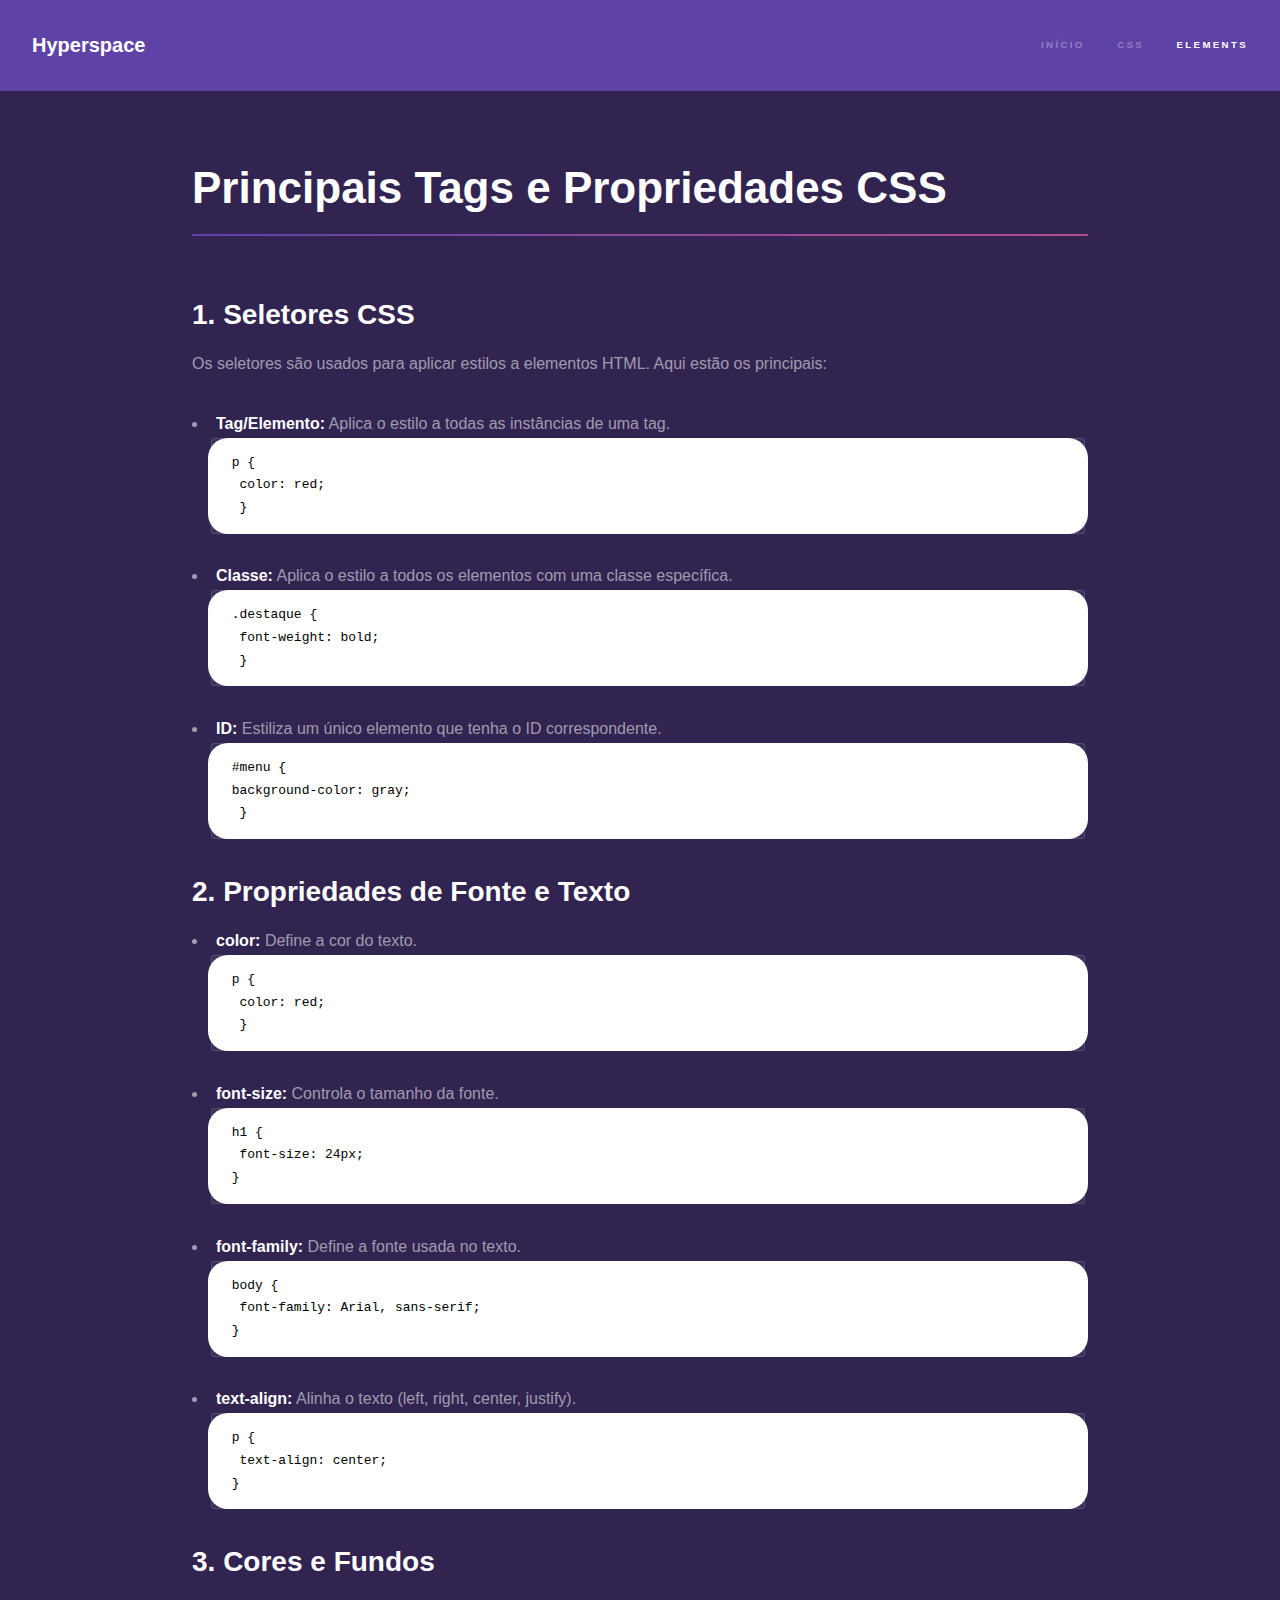
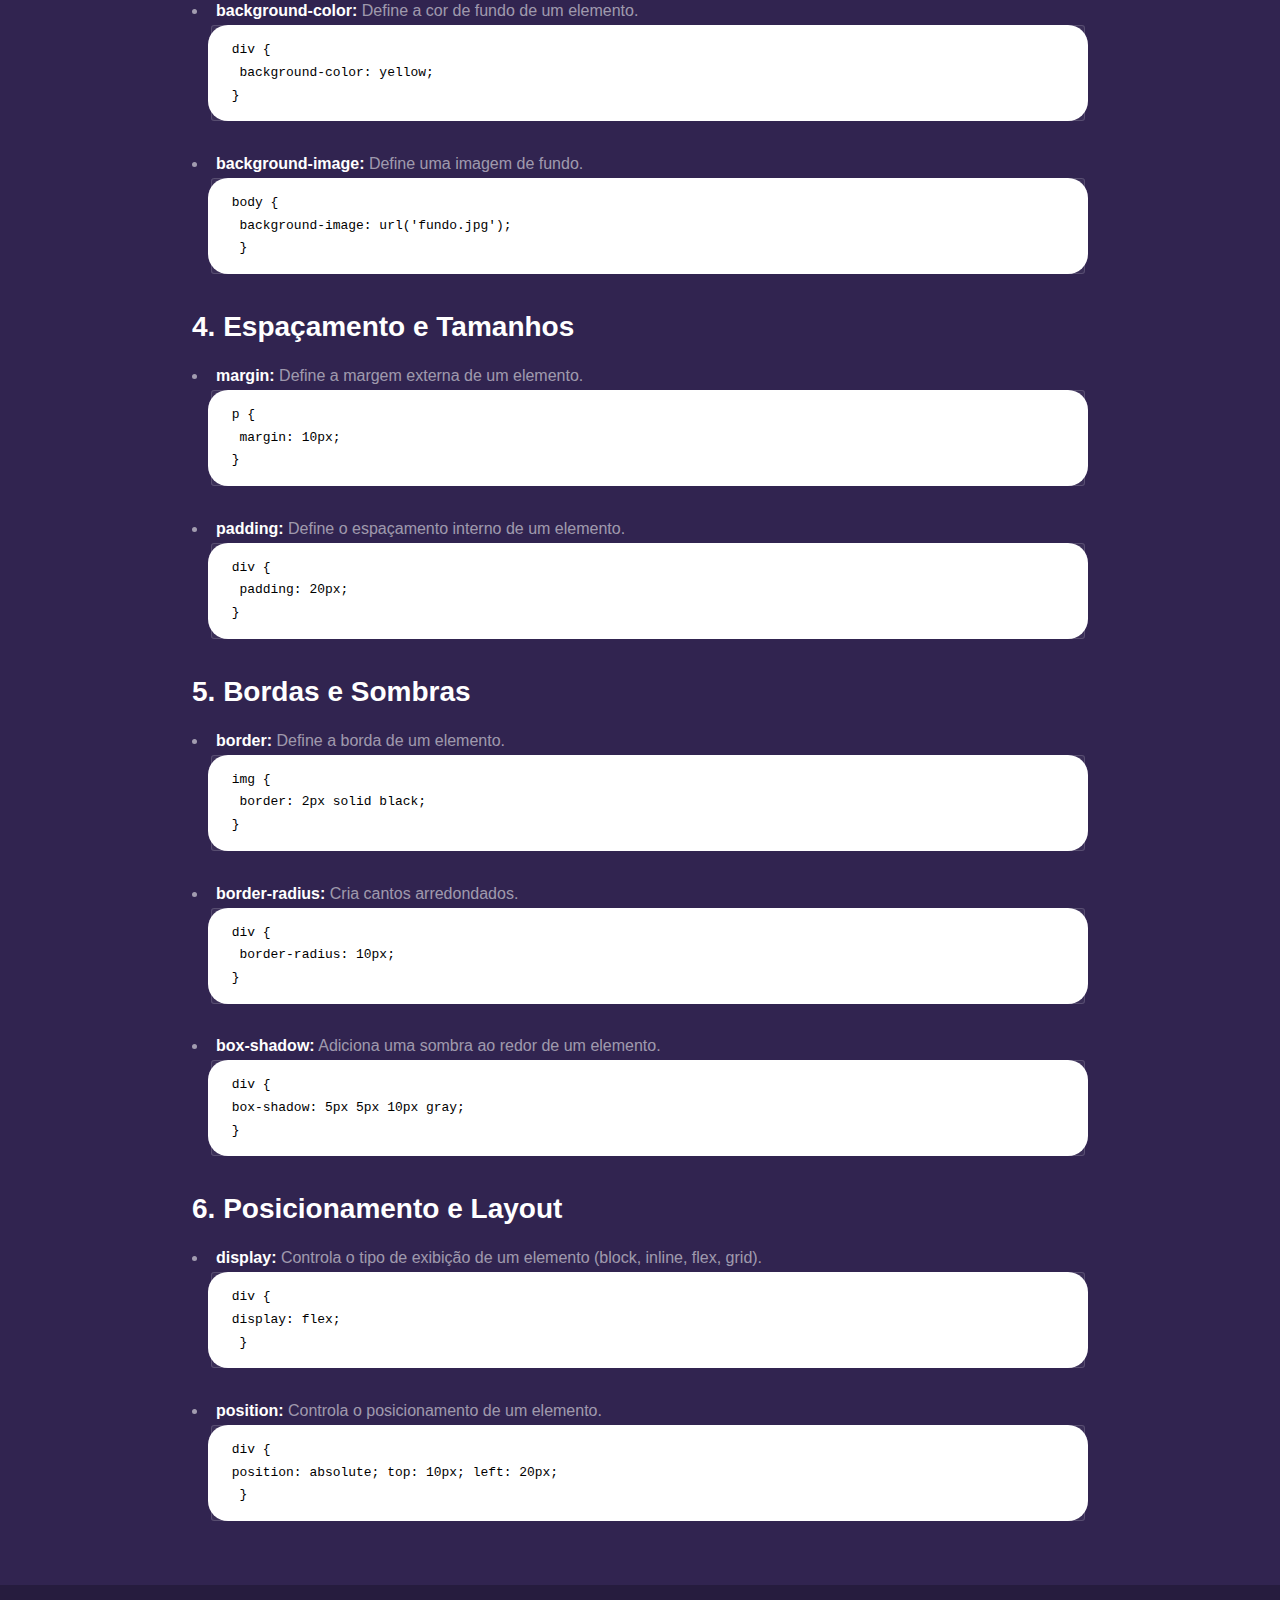
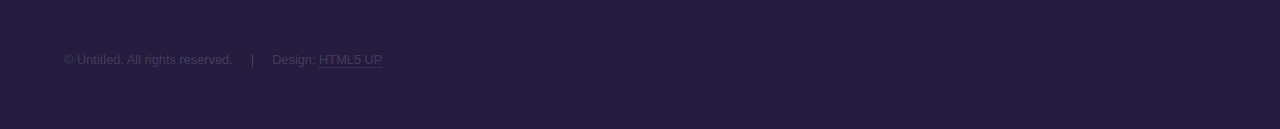
==== commit 4ccdffb1: "Ajustes" ====
--- a/elementosCSS.html
+++ b/elementosCSS.html
@@ -5,14 +5,14 @@
 	Free for personal and commercial use under the CCA 3.0 license (html5up.net/license)
 -->
 <html>
-	<head>
+<head>
 		<title>Elements - Hyperspace by HTML5 UP</title>
 		<meta charset="utf-8" />
 		<meta name="viewport" content="width=device-width, initial-scale=1, user-scalable=no" />
 		<link rel="stylesheet" href="assets/css/main.css" />
 		<noscript><link rel="stylesheet" href="assets/css/noscript.css" /></noscript>
-	</head>
-	<body class="is-preload">
+</head>
+<body class="is-preload">
 
 		<!-- Header -->
 			<header id="header">
@@ -27,7 +27,7 @@
 			</header>
 
 		<!-- Wrapper -->
-			<div id="wrapper">
+			<div id="wrapper" style="width: 80%; margin: 0 auto;">
 
 				<!-- Main -->
 					<section id="main" class="wrapper">
@@ -41,67 +41,67 @@
 								</p>
 								<ul>
 								  <li><strong>Tag/Elemento:</strong> Aplica o estilo a todas as instâncias de uma tag.</li>
-								  <pre><code>p { color: red; }</code></pre>
+								  <pre style="border-radius: 20px; color: black; background-color: rgb(255, 255, 255);"><code>p { <br> color: red; <br> }</code></pre>
 							  
 								  <li><strong>Classe:</strong> Aplica o estilo a todos os elementos com uma classe específica.</li>
-								  <pre><code>.destaque { font-weight: bold; }</code></pre>
+								  <pre style="border-radius: 20px; color: black; background-color: rgb(255, 255, 255);"><code>.destaque { <br> font-weight: bold; <br> }</code></pre>
 							  
 								  <li><strong>ID:</strong> Estiliza um único elemento que tenha o ID correspondente.</li>
-								  <pre><code>#menu { background-color: gray; }</code></pre>
+								  <pre style="border-radius: 20px; color: black; background-color: rgb(255, 255, 255);"><code>#menu { <br>background-color: gray; <br> }</code></pre>
 								</ul>
 								
 								<h2>2. Propriedades de Fonte e Texto</h2>
 								<ul>
 								  <li><strong>color:</strong> Define a cor do texto.</li>
-								  <pre><code>p { color: red; }</code></pre>
+								  <pre style="border-radius: 20px; color: black; background-color: rgb(255, 255, 255);"><code>p {  <br> color: red; <br> }</code></pre>
 							  
 								  <li><strong>font-size:</strong> Controla o tamanho da fonte.</li>
-								  <pre><code>h1 { font-size: 24px; }</code></pre>
+								  <pre style="border-radius: 20px; color: black; background-color: rgb(255, 255, 255);"><code>h1 { <br> font-size: 24px; <br>}</code></pre>
 							  
 								  <li><strong>font-family:</strong> Define a fonte usada no texto.</li>
-								  <pre><code>body { font-family: Arial, sans-serif; }</code></pre>
+								  <pre style="border-radius: 20px; color: black; background-color: rgb(255, 255, 255);"><code>body {<br> font-family: Arial, sans-serif; <br>}</code></pre>
 							  
 								  <li><strong>text-align:</strong> Alinha o texto (left, right, center, justify).</li>
-								  <pre><code>p { text-align: center; }</code></pre>
+								  <pre style="border-radius: 20px; color: black; background-color: rgb(255, 255, 255);"><code>p {<br> text-align: center; <br>}</code></pre>
 								</ul>
 							  
 								<h2>3. Cores e Fundos</h2>
 								<ul>
 								  <li><strong>background-color:</strong> Define a cor de fundo de um elemento.</li>
-								  <pre><code>div { background-color: yellow; }</code></pre>
+								  <pre style="border-radius: 20px; color: black; background-color: rgb(255, 255, 255);"><code>div {<br> background-color: yellow; <br>}</code></pre>
 							  
 								  <li><strong>background-image:</strong> Define uma imagem de fundo.</li>
-								  <pre><code>body { background-image: url('fundo.jpg'); }</code></pre>
+								  <pre style="border-radius: 20px; color: black; background-color: rgb(255, 255, 255);"><code>body {<br> background-image: url('fundo.jpg');<br> }</code></pre>
 								</ul>
 							  
 								<h2>4. Espaçamento e Tamanhos</h2>
 								<ul>
 								  <li><strong>margin:</strong> Define a margem externa de um elemento.</li>
-								  <pre><code>p { margin: 10px; }</code></pre>
+								  <pre style="border-radius: 20px; color: black; background-color: rgb(255, 255, 255);"><code>p {<br> margin: 10px; <br>}</code></pre>
 							  
 								  <li><strong>padding:</strong> Define o espaçamento interno de um elemento.</li>
-								  <pre><code>div { padding: 20px; }</code></pre>
+								  <pre style="border-radius: 20px; color: black; background-color: rgb(255, 255, 255);"><code>div {<br> padding: 20px; <br>}</code></pre>
 								</ul>
 							  
 								<h2>5. Bordas e Sombras</h2>
 								<ul>
 								  <li><strong>border:</strong> Define a borda de um elemento.</li>
-								  <pre><code>img { border: 2px solid black; }</code></pre>
+								  <pre style="border-radius: 20px; color: black; background-color: rgb(255, 255, 255);"><code>img {<br> border: 2px solid black; <br>}</code></pre>
 							  
 								  <li><strong>border-radius:</strong> Cria cantos arredondados.</li>
-								  <pre><code>div { border-radius: 10px; }</code></pre>
+								  <pre style="border-radius: 20px; color: black; background-color: rgb(255, 255, 255);"><code>div {<br> border-radius: 10px; <br>}</code></pre>
 							  
 								  <li><strong>box-shadow:</strong> Adiciona uma sombra ao redor de um elemento.</li>
-								  <pre><code>div { box-shadow: 5px 5px 10px gray; }</code></pre>
+								  <pre style="border-radius: 20px; color: black; background-color: rgb(255, 255, 255);"><code>div { <br>box-shadow: 5px 5px 10px gray; <br>}</code></pre>
 								</ul>
 							  
 								<h2>6. Posicionamento e Layout</h2>
 								<ul>
 								  <li><strong>display:</strong> Controla o tipo de exibição de um elemento (block, inline, flex, grid).</li>
-								  <pre><code>div { display: flex; }</code></pre>
+								  <pre style="border-radius: 20px; color: black; background-color: rgb(255, 255, 255);"><code>div { <br>display: flex;<br> }</code></pre>
 							  
 								  <li><strong>position:</strong> Controla o posicionamento de um elemento.</li>
-								  <pre><code>div { position: absolute; top: 10px; left: 20px; }</code></pre>
+								  <pre style="border-radius: 20px; color: black; background-color: rgb(255, 255, 255);"><code>div { <br>position: absolute; top: 10px; left: 20px;<br> }</code></pre>
 								</ul>
 							  </div>
 							  
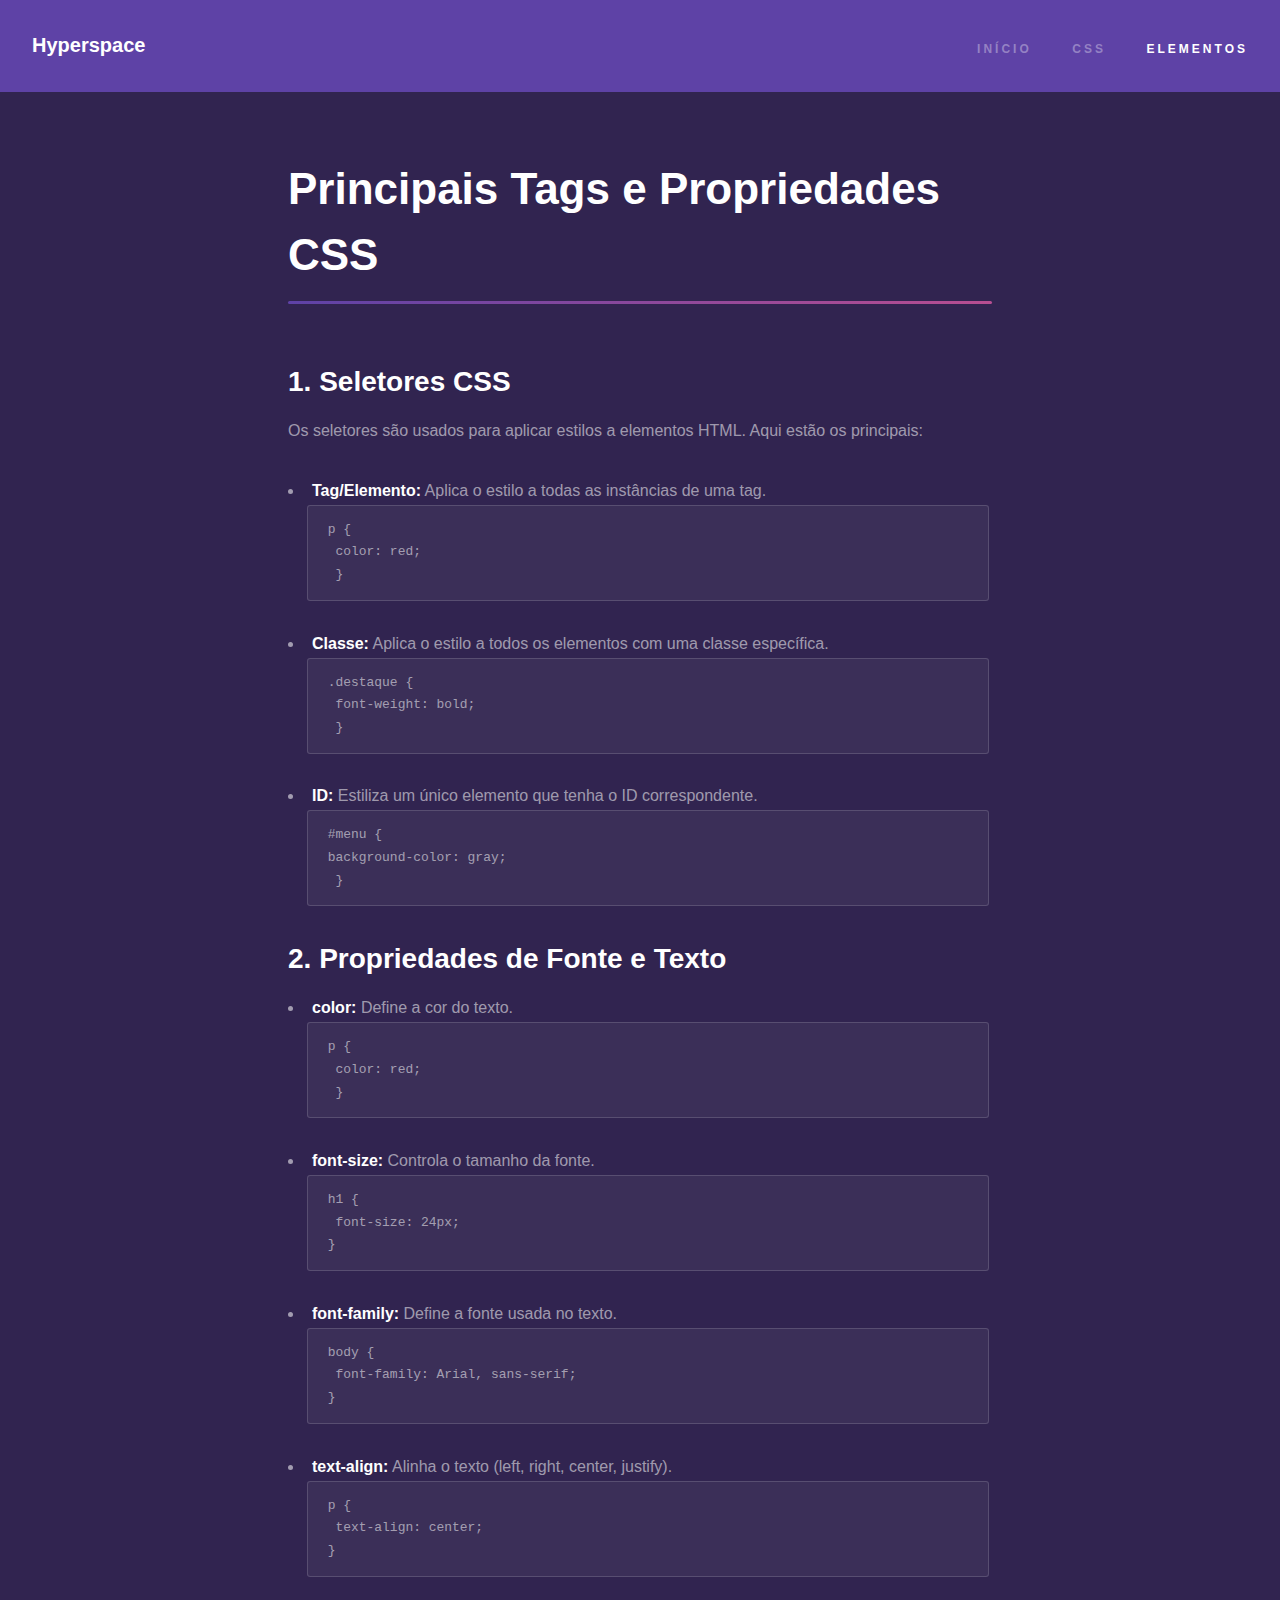
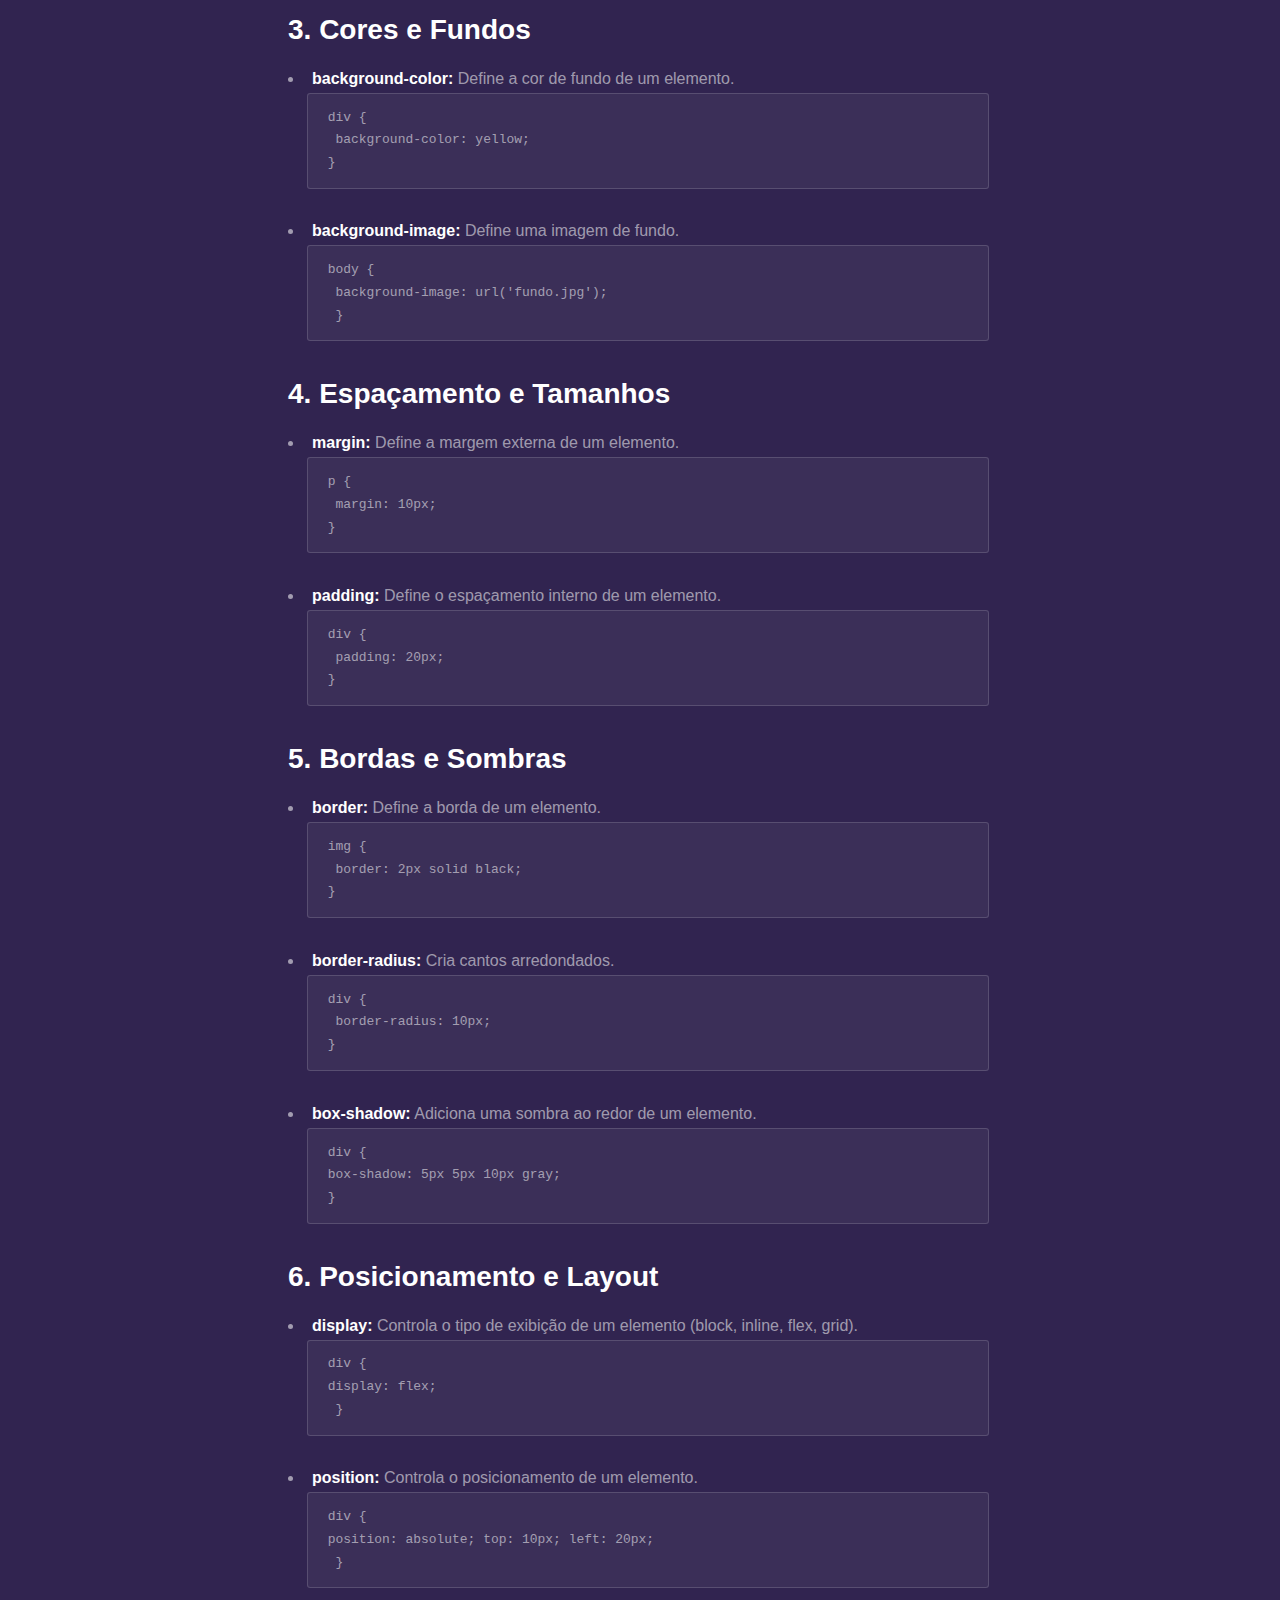
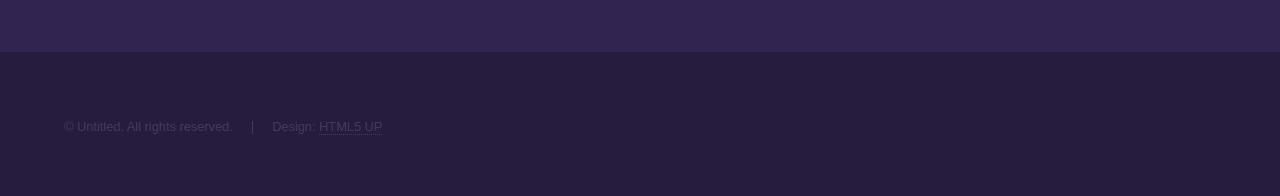
==== commit 48dfcf63: "a" ====
--- a/elementosCSS.html
+++ b/elementosCSS.html
@@ -17,17 +17,17 @@
 		<!-- Header -->
 			<header id="header">
 				<a href="index.html" class="title">Hyperspace</a>
-				<nav>
+				<nav style="font-size: 20px;">
 					<ul>
 						<li><a href="index.html">Início</a></li>
 						<li><a href="PagCss.html">CSS</a></li>
-						<li><a href="elements.html"  class="active">Elements</a></li>
+						<li><a href="elements.html"  class="active">Elementos</a></li>
 					</ul>
 				</nav>
 			</header>
 
 		<!-- Wrapper -->
-			<div id="wrapper" style="width: 80%; margin: 0 auto;">
+			<div id="wrapper"  style="width: 65%; margin: 0 auto;">
 
 				<!-- Main -->
 					<section id="main" class="wrapper">
@@ -41,70 +41,69 @@
 								</p>
 								<ul>
 								  <li><strong>Tag/Elemento:</strong> Aplica o estilo a todas as instâncias de uma tag.</li>
-								  <pre style="border-radius: 20px; color: black; background-color: rgb(255, 255, 255);"><code>p { <br> color: red; <br> }</code></pre>
+								  <pre><code>p { <br> color: red; <br> }</code></pre>
 							  
 								  <li><strong>Classe:</strong> Aplica o estilo a todos os elementos com uma classe específica.</li>
-								  <pre style="border-radius: 20px; color: black; background-color: rgb(255, 255, 255);"><code>.destaque { <br> font-weight: bold; <br> }</code></pre>
+								  <pre><code>.destaque { <br> font-weight: bold; <br> }</code></pre>
 							  
 								  <li><strong>ID:</strong> Estiliza um único elemento que tenha o ID correspondente.</li>
-								  <pre style="border-radius: 20px; color: black; background-color: rgb(255, 255, 255);"><code>#menu { <br>background-color: gray; <br> }</code></pre>
+								  <pre><code>#menu { <br>background-color: gray; <br> }</code></pre>
 								</ul>
 								
 								<h2>2. Propriedades de Fonte e Texto</h2>
 								<ul>
 								  <li><strong>color:</strong> Define a cor do texto.</li>
-								  <pre style="border-radius: 20px; color: black; background-color: rgb(255, 255, 255);"><code>p {  <br> color: red; <br> }</code></pre>
+								  <pre ><code>p {  <br> color: red; <br> }</code></pre>
 							  
 								  <li><strong>font-size:</strong> Controla o tamanho da fonte.</li>
-								  <pre style="border-radius: 20px; color: black; background-color: rgb(255, 255, 255);"><code>h1 { <br> font-size: 24px; <br>}</code></pre>
+								  <pre><code>h1 { <br> font-size: 24px; <br>}</code></pre>
 							  
 								  <li><strong>font-family:</strong> Define a fonte usada no texto.</li>
-								  <pre style="border-radius: 20px; color: black; background-color: rgb(255, 255, 255);"><code>body {<br> font-family: Arial, sans-serif; <br>}</code></pre>
+								  <pre><code>body {<br> font-family: Arial, sans-serif; <br>}</code></pre>
 							  
 								  <li><strong>text-align:</strong> Alinha o texto (left, right, center, justify).</li>
-								  <pre style="border-radius: 20px; color: black; background-color: rgb(255, 255, 255);"><code>p {<br> text-align: center; <br>}</code></pre>
+								  <pre><code>p {<br> text-align: center; <br>}</code></pre>
 								</ul>
 							  
 								<h2>3. Cores e Fundos</h2>
 								<ul>
 								  <li><strong>background-color:</strong> Define a cor de fundo de um elemento.</li>
-								  <pre style="border-radius: 20px; color: black; background-color: rgb(255, 255, 255);"><code>div {<br> background-color: yellow; <br>}</code></pre>
+								  <pre><code>div {<br> background-color: yellow; <br>}</code></pre>
 							  
 								  <li><strong>background-image:</strong> Define uma imagem de fundo.</li>
-								  <pre style="border-radius: 20px; color: black; background-color: rgb(255, 255, 255);"><code>body {<br> background-image: url('fundo.jpg');<br> }</code></pre>
+								  <pre><code>body {<br> background-image: url('fundo.jpg');<br> }</code></pre>
 								</ul>
 							  
 								<h2>4. Espaçamento e Tamanhos</h2>
 								<ul>
 								  <li><strong>margin:</strong> Define a margem externa de um elemento.</li>
-								  <pre style="border-radius: 20px; color: black; background-color: rgb(255, 255, 255);"><code>p {<br> margin: 10px; <br>}</code></pre>
+								  <pre><code>p {<br> margin: 10px; <br>}</code></pre>
 							  
 								  <li><strong>padding:</strong> Define o espaçamento interno de um elemento.</li>
-								  <pre style="border-radius: 20px; color: black; background-color: rgb(255, 255, 255);"><code>div {<br> padding: 20px; <br>}</code></pre>
+								  <pre><code>div {<br> padding: 20px; <br>}</code></pre>
 								</ul>
 							  
 								<h2>5. Bordas e Sombras</h2>
 								<ul>
 								  <li><strong>border:</strong> Define a borda de um elemento.</li>
-								  <pre style="border-radius: 20px; color: black; background-color: rgb(255, 255, 255);"><code>img {<br> border: 2px solid black; <br>}</code></pre>
+								  <pre><code>img {<br> border: 2px solid black; <br>}</code></pre>
 							  
 								  <li><strong>border-radius:</strong> Cria cantos arredondados.</li>
-								  <pre style="border-radius: 20px; color: black; background-color: rgb(255, 255, 255);"><code>div {<br> border-radius: 10px; <br>}</code></pre>
+								  <pre><code>div {<br> border-radius: 10px; <br>}</code></pre>
 							  
 								  <li><strong>box-shadow:</strong> Adiciona uma sombra ao redor de um elemento.</li>
-								  <pre style="border-radius: 20px; color: black; background-color: rgb(255, 255, 255);"><code>div { <br>box-shadow: 5px 5px 10px gray; <br>}</code></pre>
+								  <pre><code>div { <br>box-shadow: 5px 5px 10px gray; <br>}</code></pre>
 								</ul>
 							  
 								<h2>6. Posicionamento e Layout</h2>
 								<ul>
 								  <li><strong>display:</strong> Controla o tipo de exibição de um elemento (block, inline, flex, grid).</li>
-								  <pre style="border-radius: 20px; color: black; background-color: rgb(255, 255, 255);"><code>div { <br>display: flex;<br> }</code></pre>
+								  <pre><code>div { <br>display: flex;<br> }</code></pre>
 							  
 								  <li><strong>position:</strong> Controla o posicionamento de um elemento.</li>
-								  <pre style="border-radius: 20px; color: black; background-color: rgb(255, 255, 255);"><code>div { <br>position: absolute; top: 10px; left: 20px;<br> }</code></pre>
+								  <pre><code>div { <br>position: absolute; top: 10px; left: 20px;<br> }</code></pre>
 								</ul>
 							  </div>
-							  
 						</div>
 					</section>
 
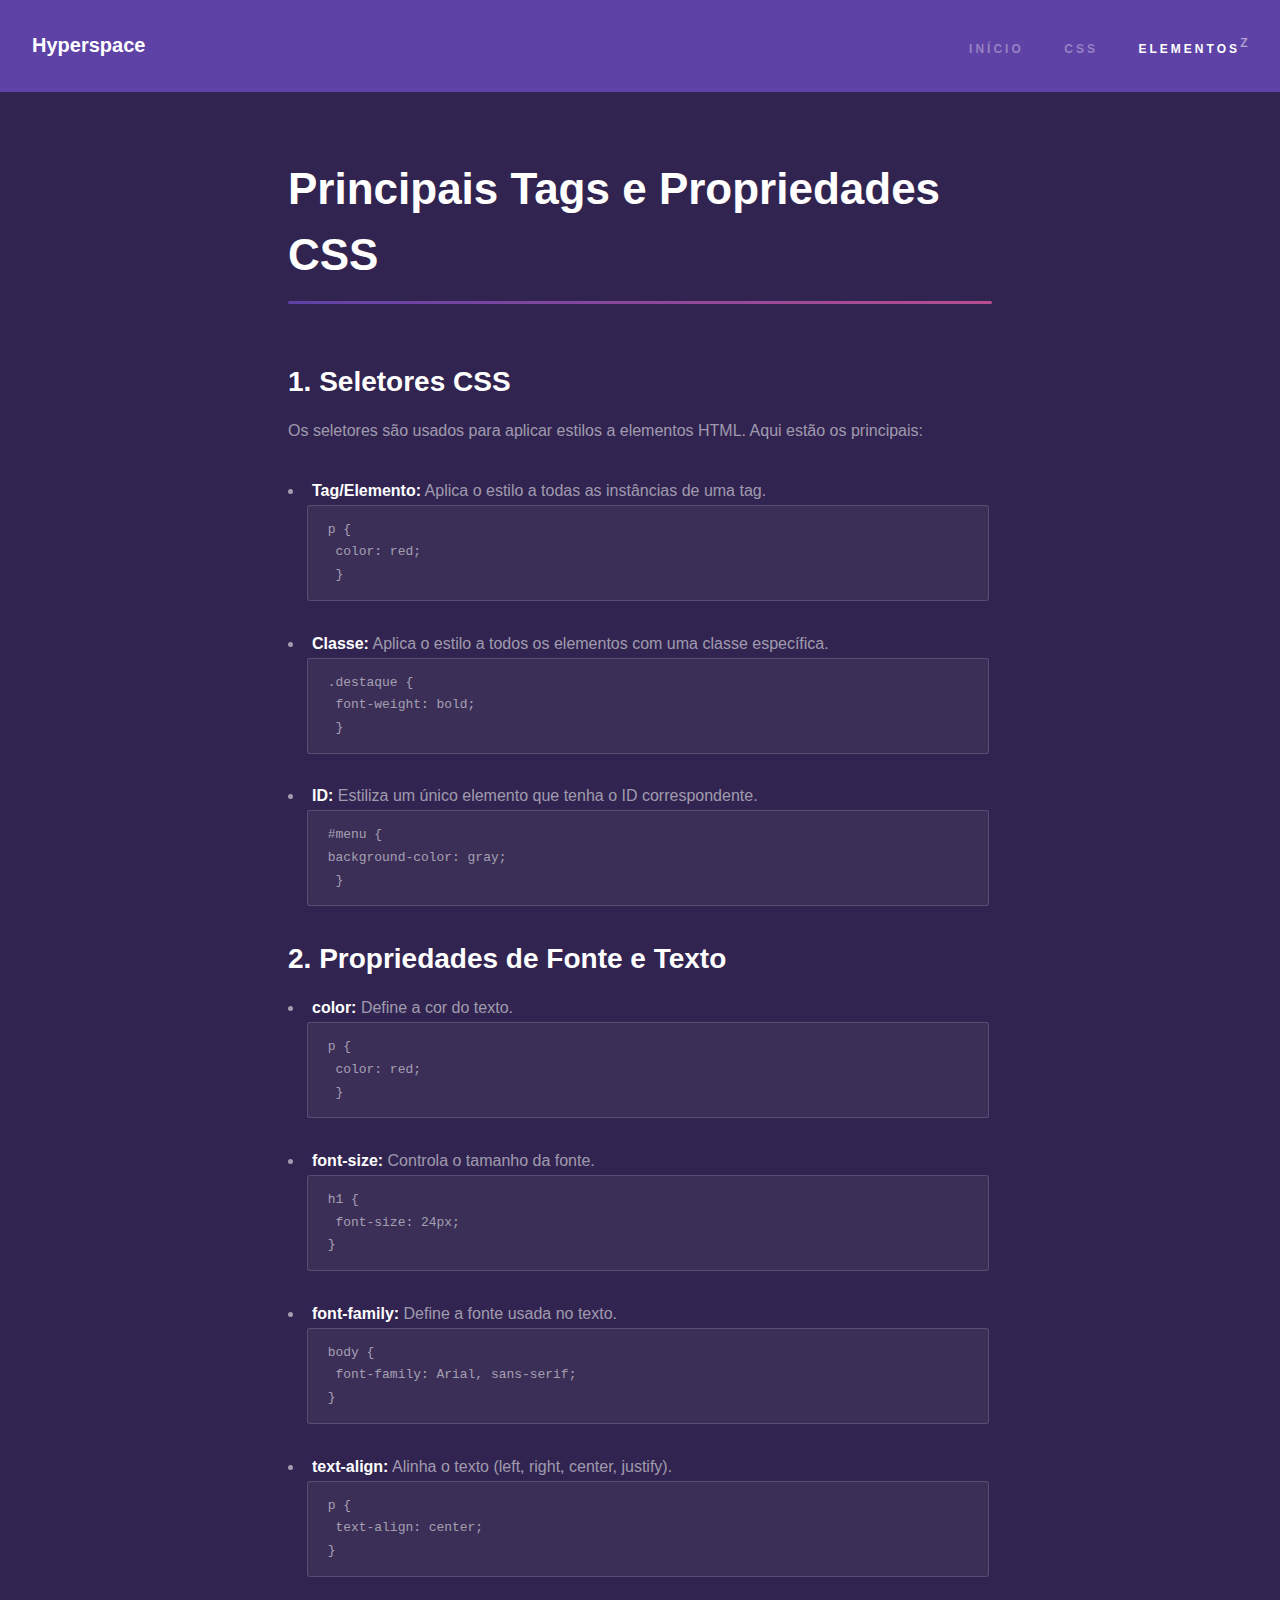
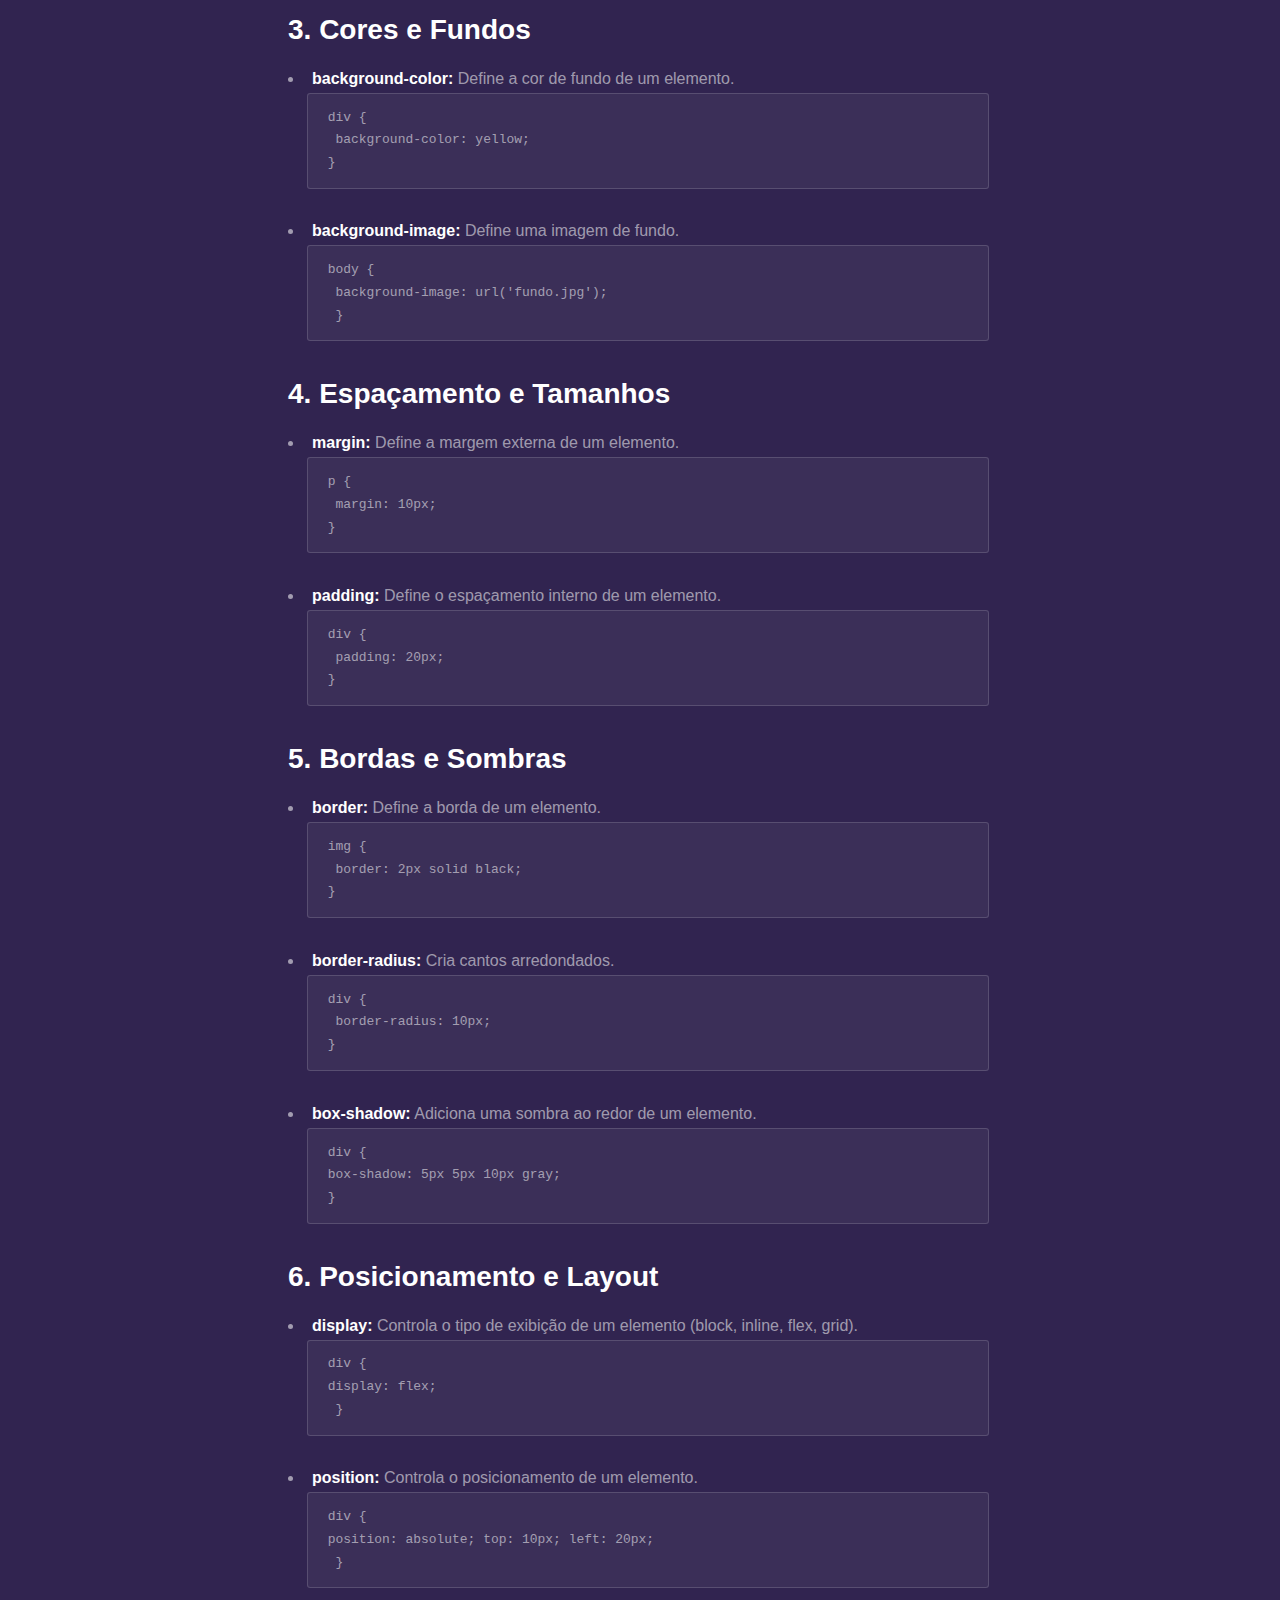
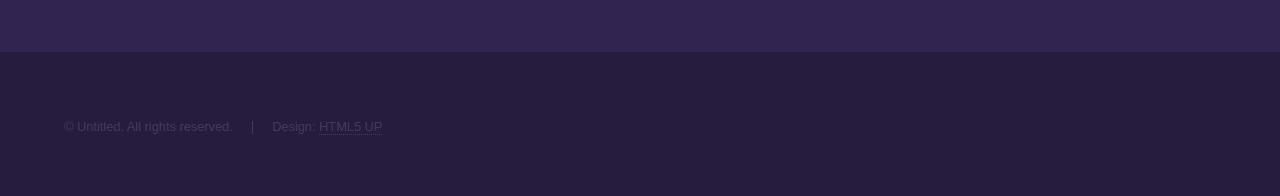
==== commit c541fbbc: "a" ====
--- a/elementosCSS.html
+++ b/elementosCSS.html
@@ -23,7 +23,7 @@
 						<li><a href="PagCss.html">CSS</a></li>
 						<li><a href="elements.html"  class="active">Elementos</a></li>
 					</ul>
-				</nav>
+				</nav>z
 			</header>
 
 		<!-- Wrapper -->
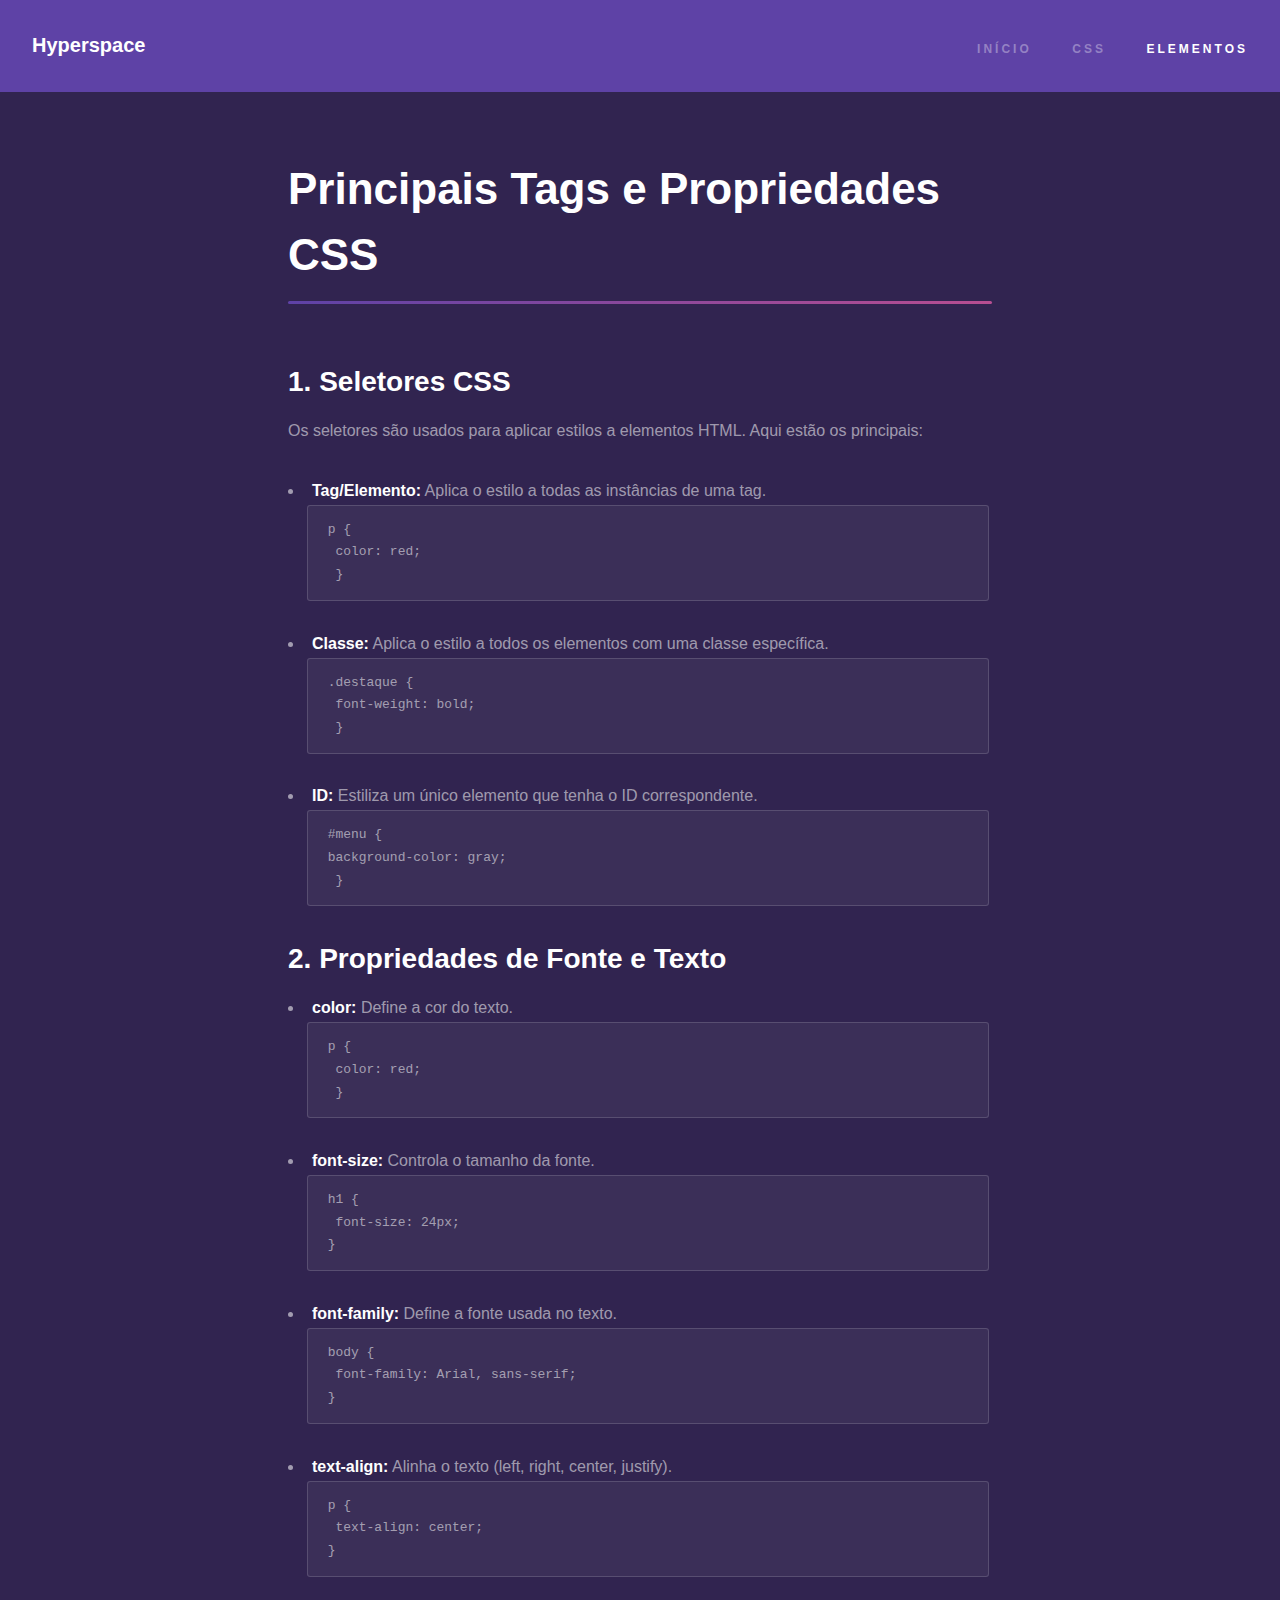
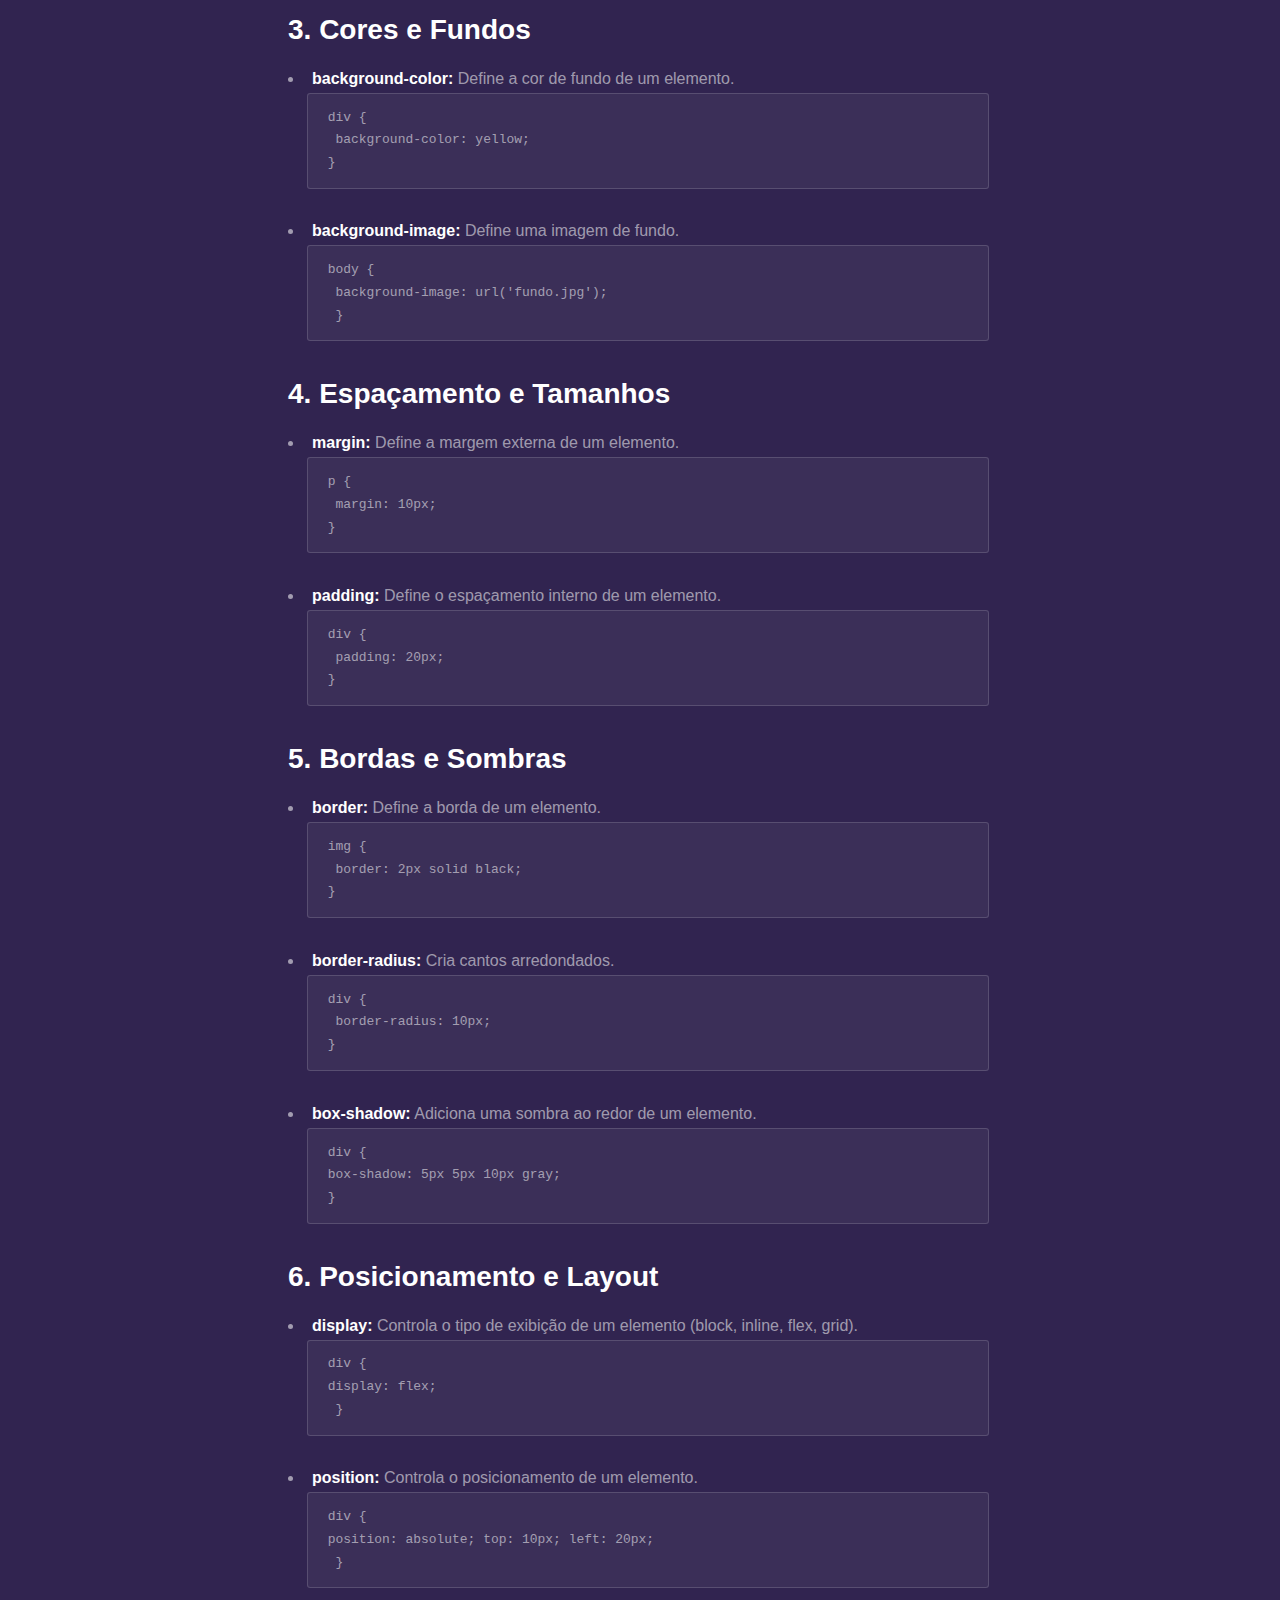
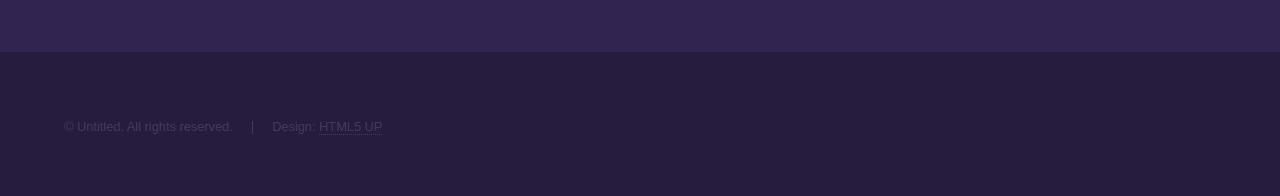
==== commit 61c8d769: "a" ====
--- a/elementosCSS.html
+++ b/elementosCSS.html
@@ -23,7 +23,7 @@
 						<li><a href="PagCss.html">CSS</a></li>
 						<li><a href="elements.html"  class="active">Elementos</a></li>
 					</ul>
-				</nav>z
+				</nav>
 			</header>
 
 		<!-- Wrapper -->
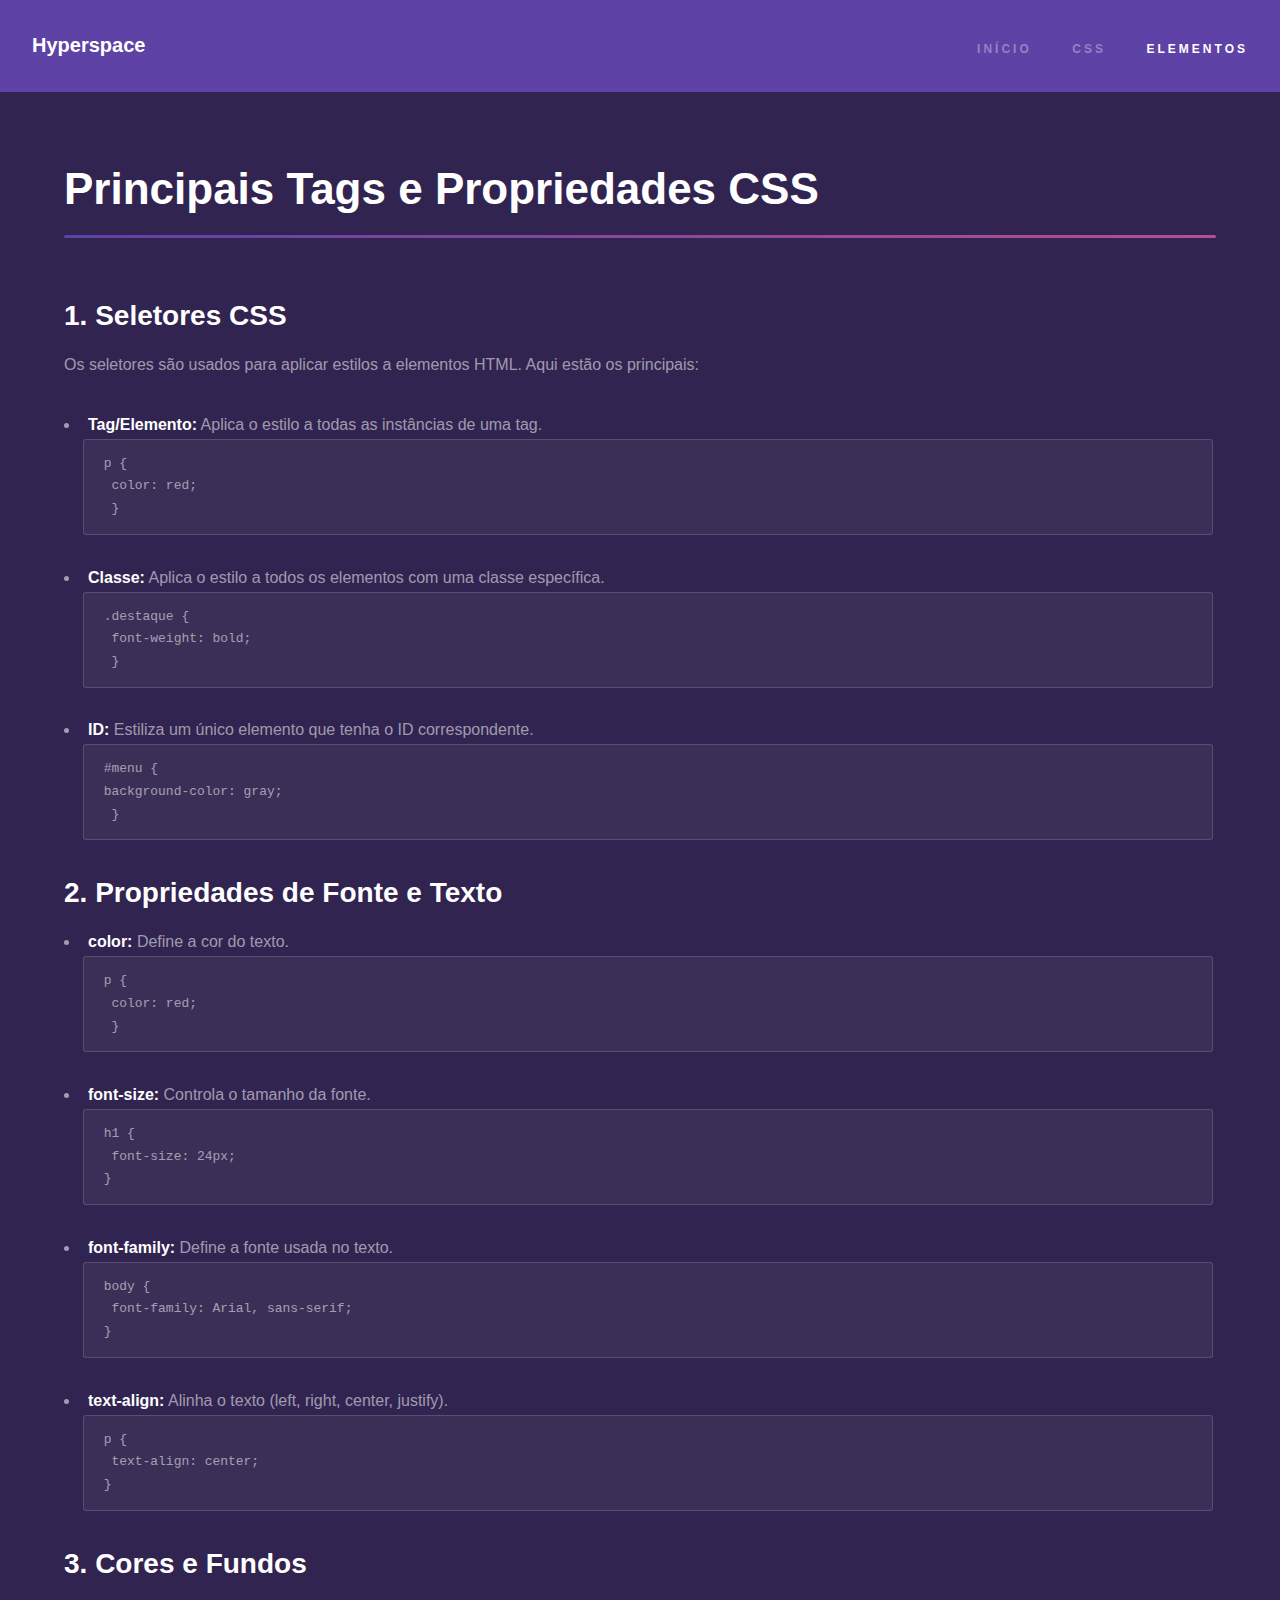
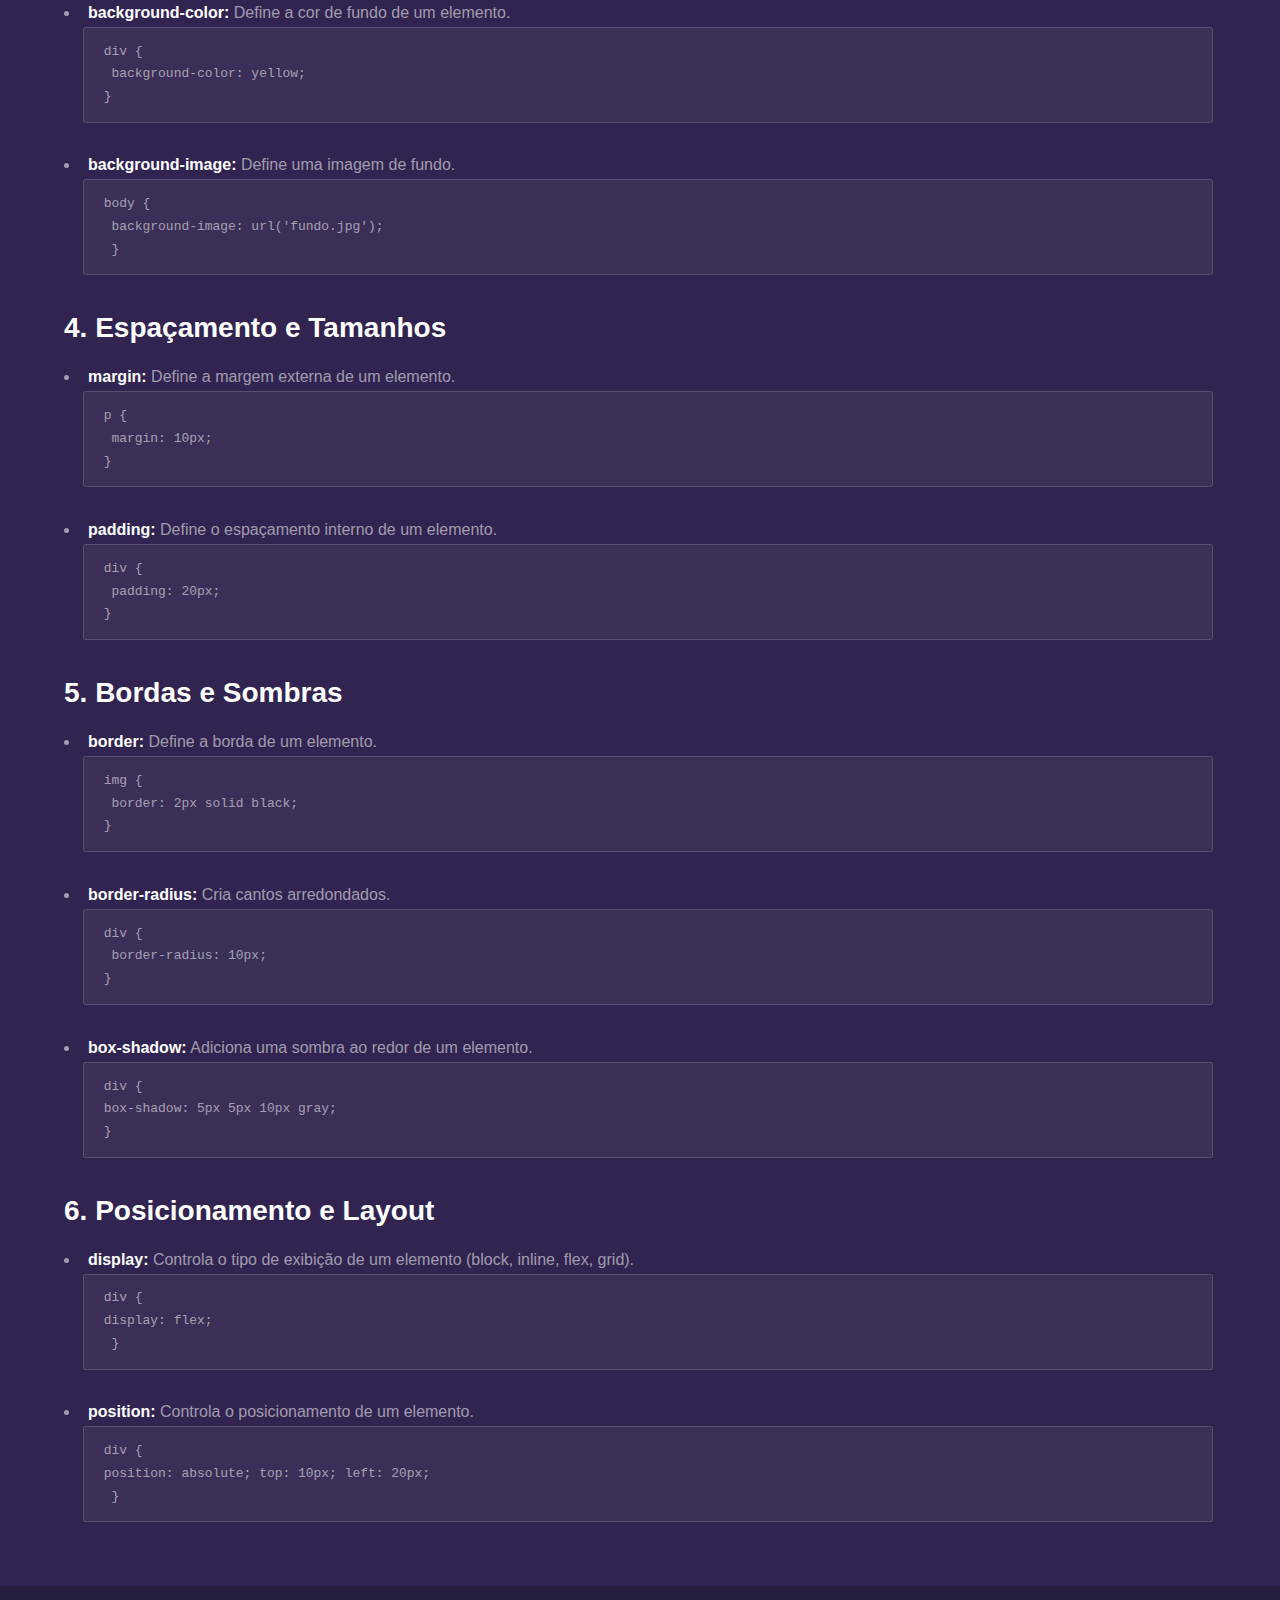
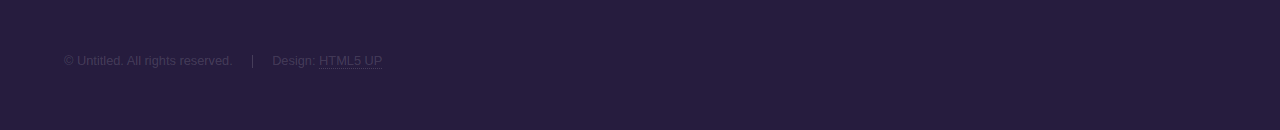
==== commit 473a2638: "a" ====
--- a/elementosCSS.html
+++ b/elementosCSS.html
@@ -10,6 +10,7 @@
 		<meta charset="utf-8" />
 		<meta name="viewport" content="width=device-width, initial-scale=1, user-scalable=no" />
 		<link rel="stylesheet" href="assets/css/main.css" />
+		<link rel="stylesheet" href="cstyle.css">
 		<noscript><link rel="stylesheet" href="assets/css/noscript.css" /></noscript>
 </head>
 <body class="is-preload">
@@ -25,9 +26,9 @@
 					</ul>
 				</nav>
 			</header>
-
+         
 		<!-- Wrapper -->
-			<div id="wrapper"  style="width: 65%; margin: 0 auto;">
+			<div id="wrapper"  style="margin: 0 auto;">
 
 				<!-- Main -->
 					<section id="main" class="wrapper">
--- a/cstyle.css
+++ b/cstyle.css
@@ -0,0 +1,8 @@
+@media (max-width: 668px){
+   p{
+ font-size: 18px;
+   }
+   h1{
+  font-size: 25px;
+   }
+ } 
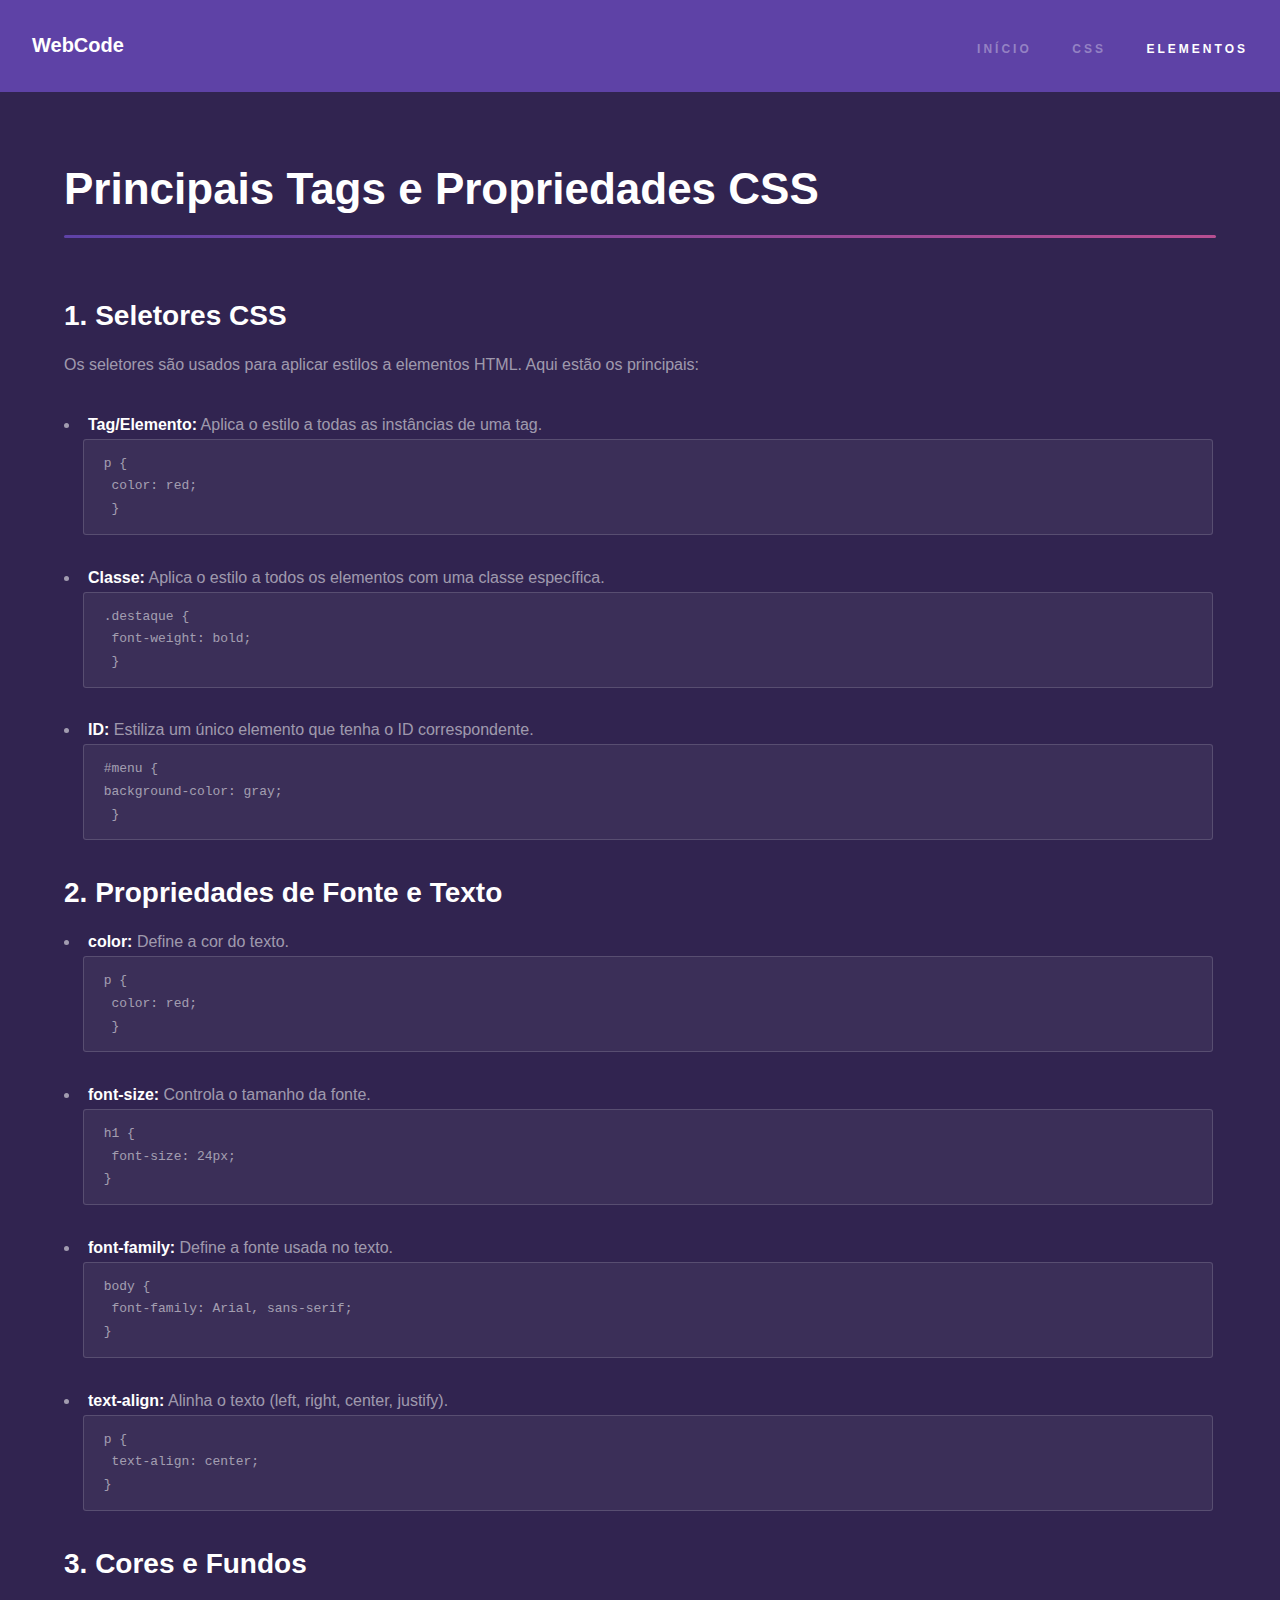
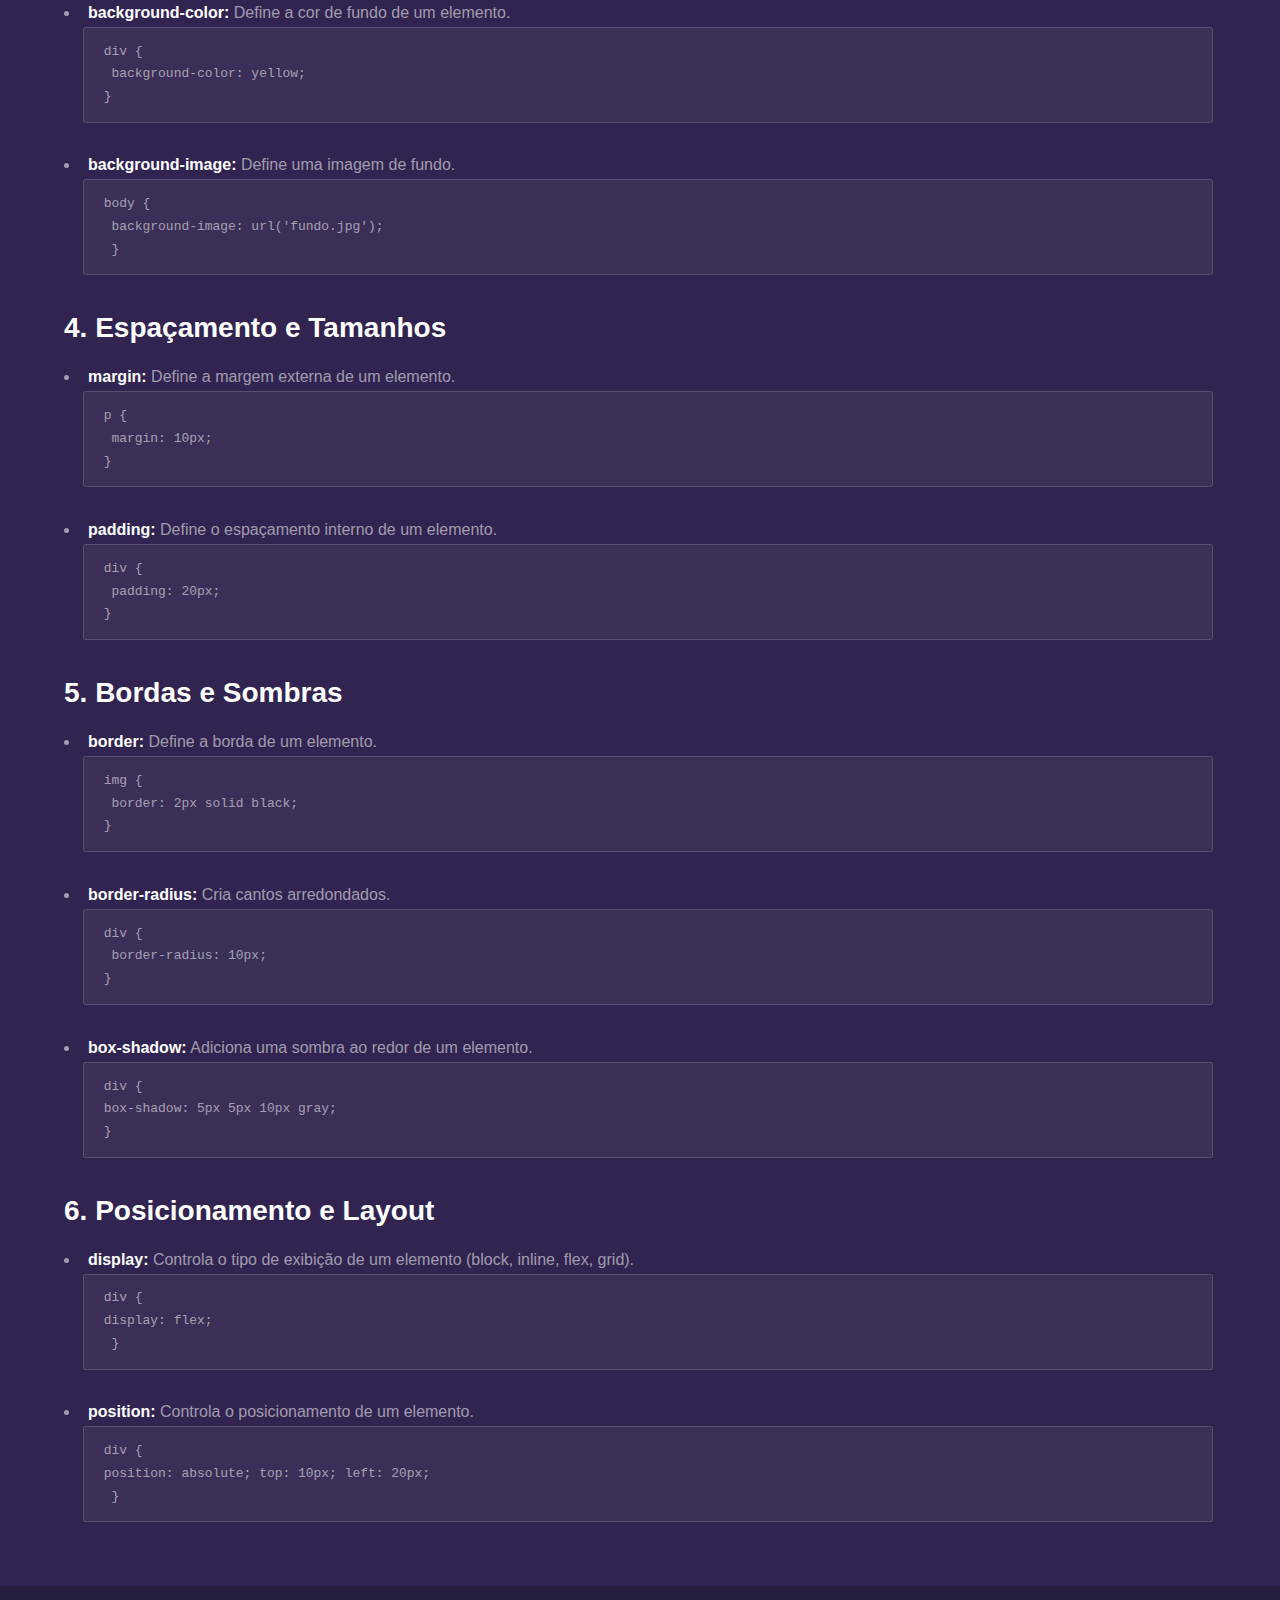
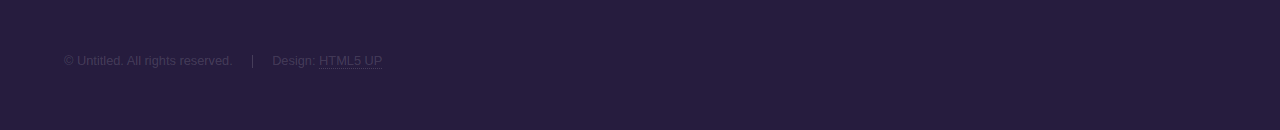
==== commit 5ce4da16: "a" ====
--- a/elementosCSS.html
+++ b/elementosCSS.html
@@ -6,7 +6,7 @@
 -->
 <html>
 <head>
-		<title>Elements - Hyperspace by HTML5 UP</title>
+		<title>WebCode</title>
 		<meta charset="utf-8" />
 		<meta name="viewport" content="width=device-width, initial-scale=1, user-scalable=no" />
 		<link rel="stylesheet" href="assets/css/main.css" />
@@ -17,7 +17,7 @@
 
 		<!-- Header -->
 			<header id="header">
-				<a href="index.html" class="title">Hyperspace</a>
+				<a href="index.html" class="title">WebCode</a>
 				<nav style="font-size: 20px;">
 					<ul>
 						<li><a href="index.html">Início</a></li>
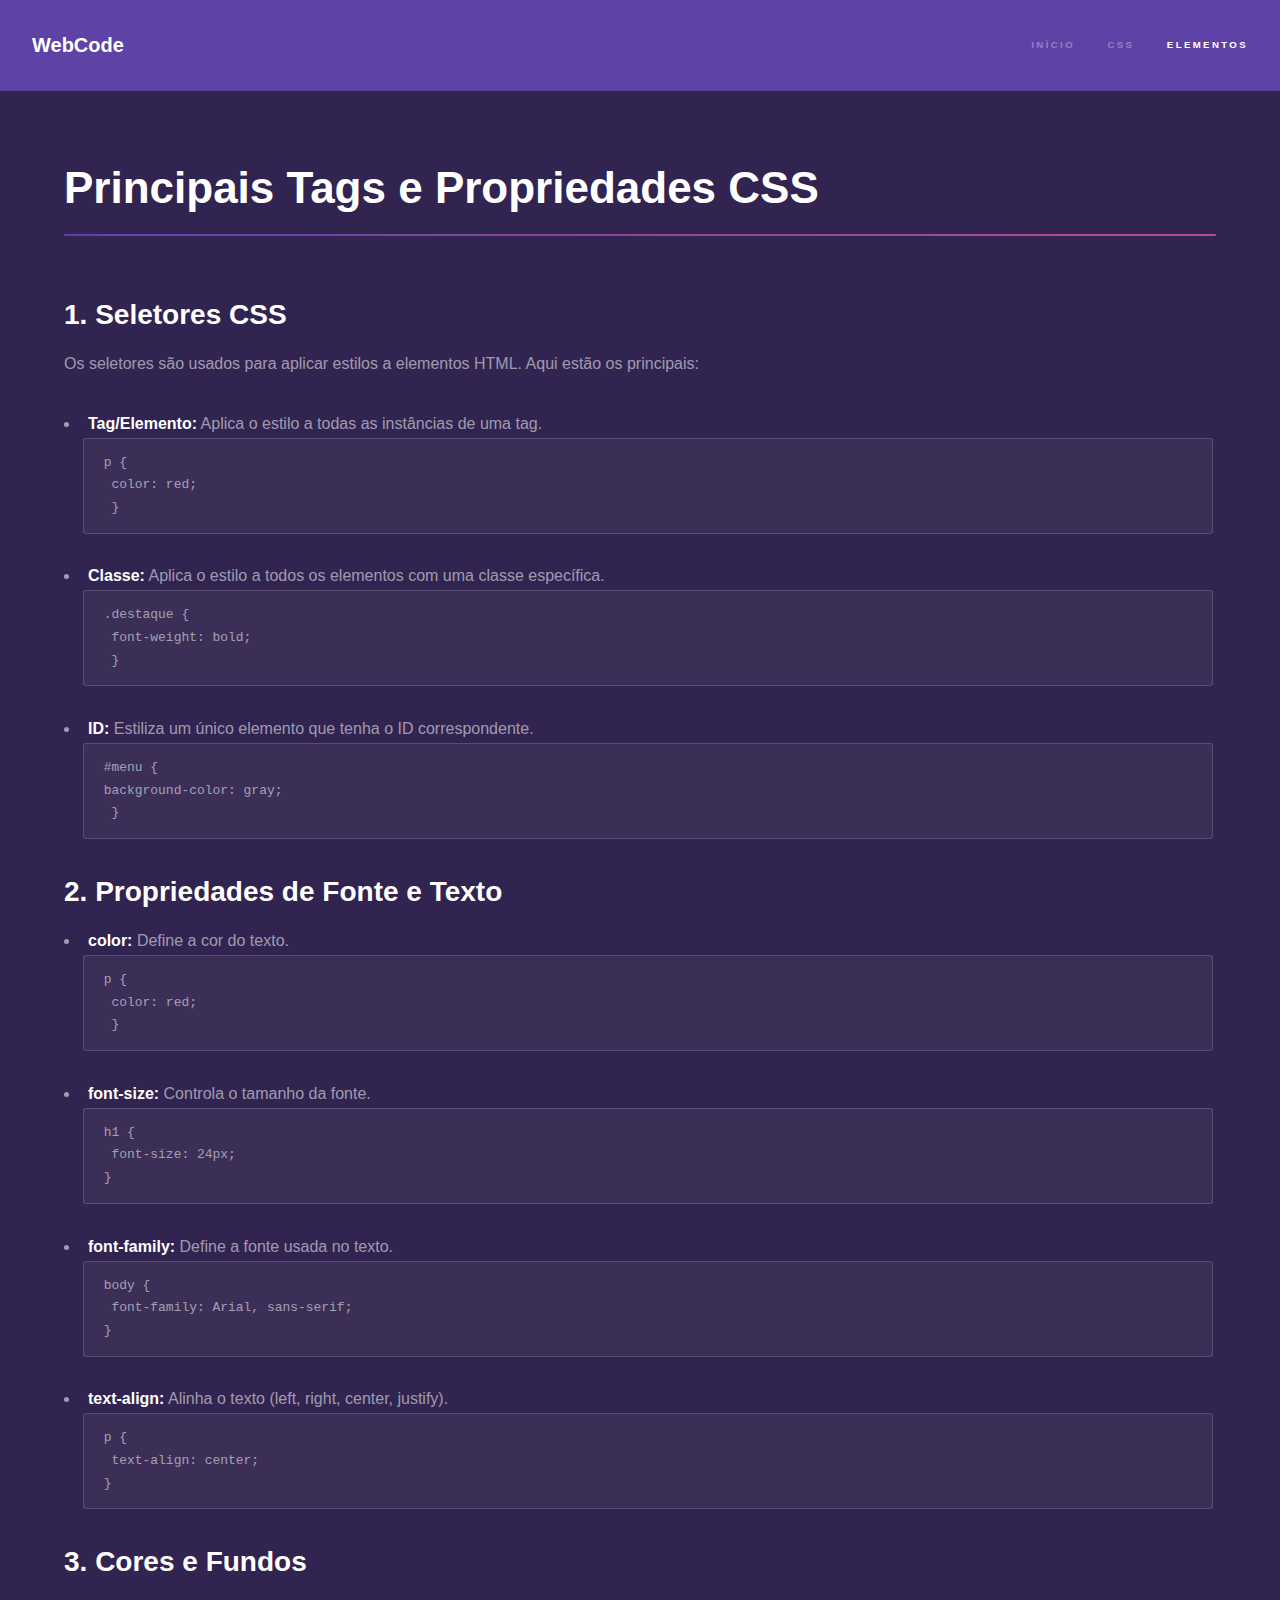
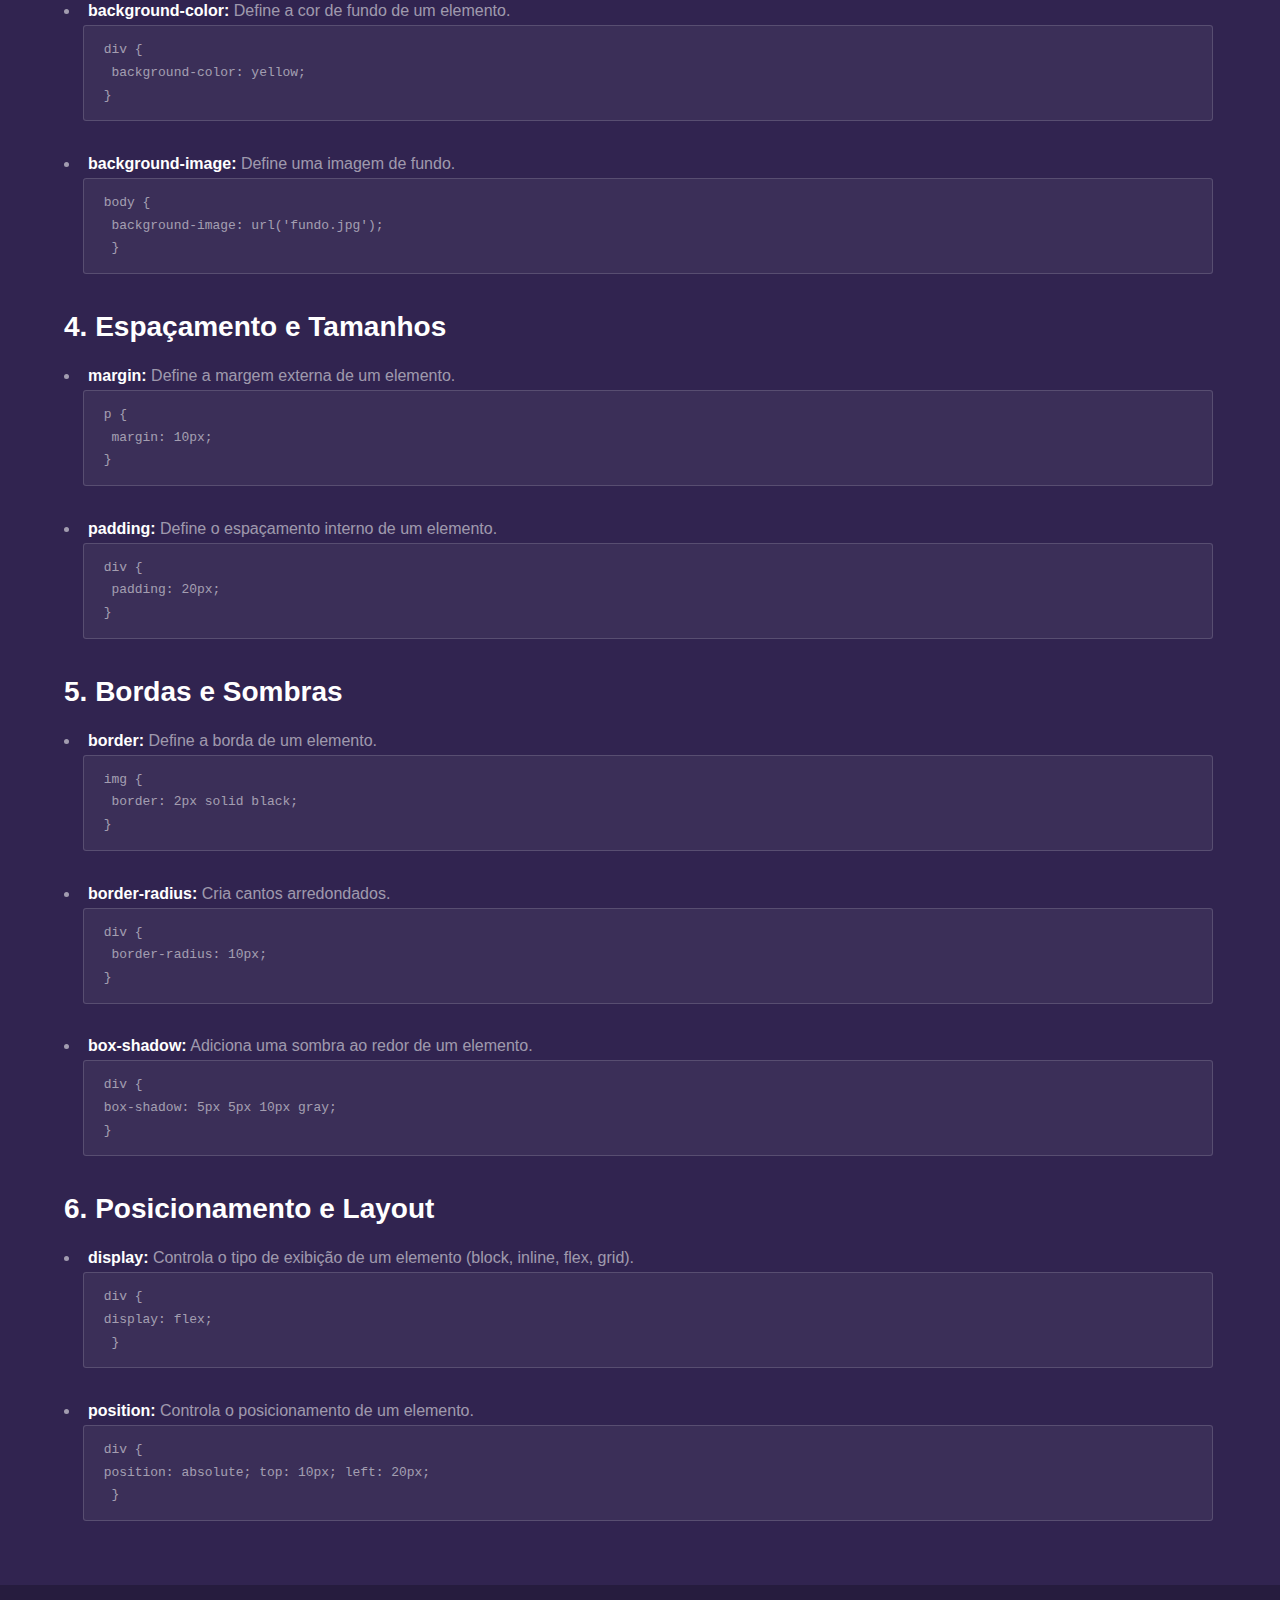
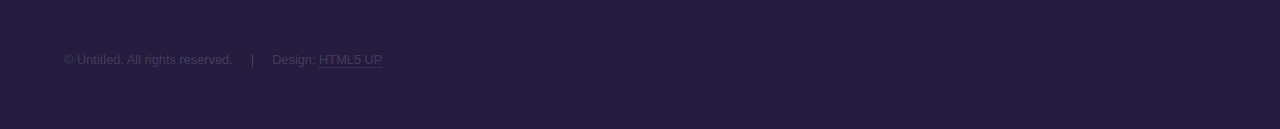
==== commit 57d2b2e6: "a" ====
--- a/elementosCSS.html
+++ b/elementosCSS.html
@@ -10,7 +10,6 @@
 		<meta charset="utf-8" />
 		<meta name="viewport" content="width=device-width, initial-scale=1, user-scalable=no" />
 		<link rel="stylesheet" href="assets/css/main.css" />
-		<link rel="stylesheet" href="cstyle.css">
 		<noscript><link rel="stylesheet" href="assets/css/noscript.css" /></noscript>
 </head>
 <body class="is-preload">
@@ -18,7 +17,7 @@
 		<!-- Header -->
 			<header id="header">
 				<a href="index.html" class="title">WebCode</a>
-				<nav style="font-size: 20px;">
+				<nav>
 					<ul>
 						<li><a href="index.html">Início</a></li>
 						<li><a href="PagCss.html">CSS</a></li>
@@ -28,7 +27,7 @@
 			</header>
          
 		<!-- Wrapper -->
-			<div id="wrapper"  style="margin: 0 auto;">
+			<div id="wrapper">
 
 				<!-- Main -->
 					<section id="main" class="wrapper">
